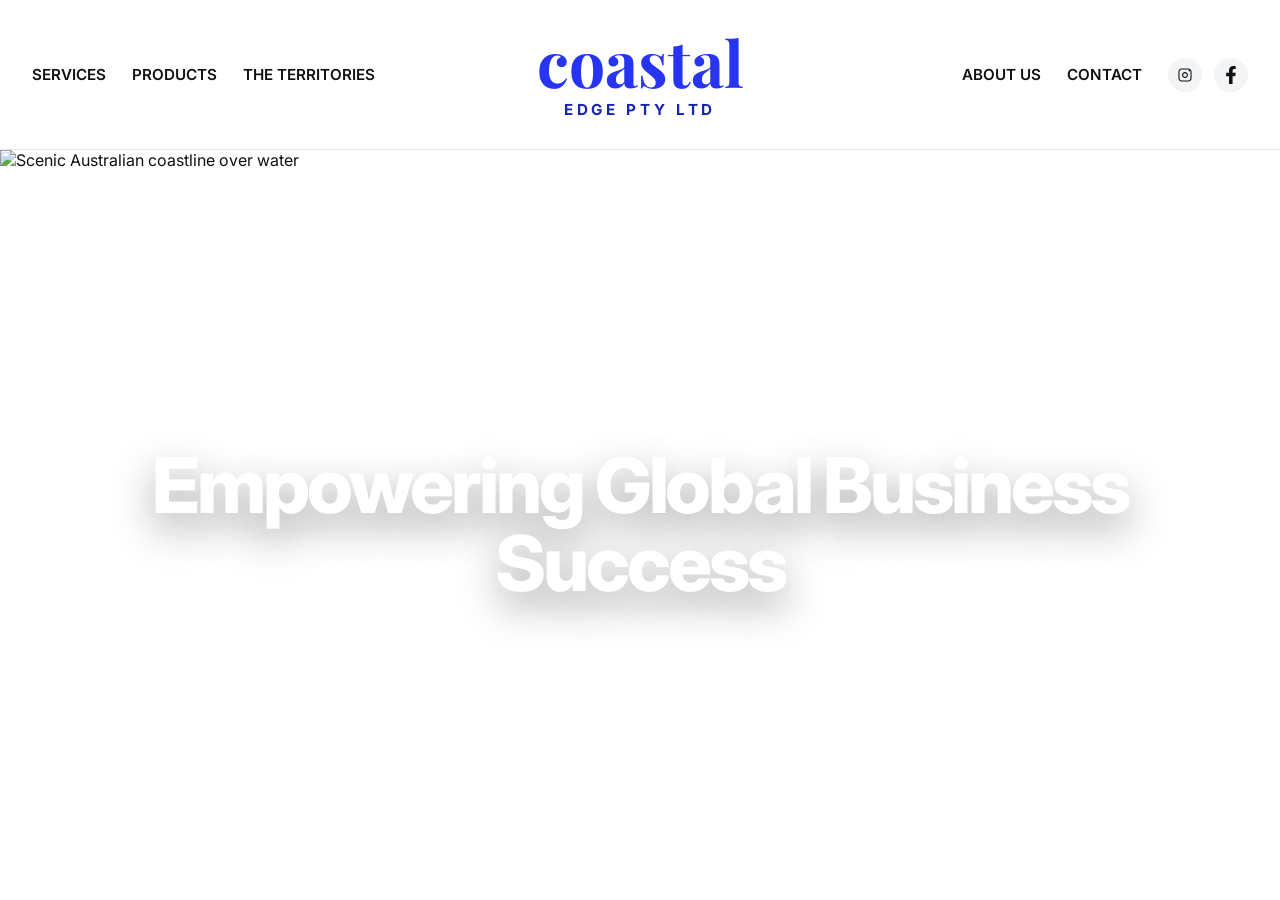
==== index.html @ 96f3cc94 "first commit" ====
<!DOCTYPE html>
<html lang="en">
  <head>
    <meta charset="UTF-8" />
    <meta name="viewport" content="width=device-width, initial-scale=1.0" />
    <title>Australia</title>
    <meta name="description" content="Simple white landing page with a centered header and a single hero image." />
    <link rel="preconnect" href="https://fonts.googleapis.com" />
    <link rel="preconnect" href="https://fonts.gstatic.com" crossorigin />
    <link
      href="https://fonts.googleapis.com/css2?family=Inter:wght@400;500;600;700&family=Playfair+Display:wght@600;700&display=swap"
      rel="stylesheet"
    />
    <link rel="stylesheet" href="styles.css" />
  </head>
  <body>
    <header class="site-header">
      <div class="header-group header-left">
        <a href="services.html">SERVICES</a>
        <a href="products.html">PRODUCTS</a>
        <a href="territory.html">THE TERRITORIES</a>
      </div>

      <div class="brand-block">
        <a class="brand-link" href="index.html">
          <div class="brand-mark">Coastal</div>
          <div class="brand-subtitle">EDGE PTY LTD</div>
        </a>
      </div>

      <div class="header-group header-right">
        <a href="about.html">ABOUT US</a>
        <a href="contact.html">CONTACT</a>
        <div class="social-links">
          <a href="https://www.instagram.com" aria-label="Instagram" class="social-icon">
            <svg viewBox="0 0 512 512" width="18" height="18" fill="currentColor" aria-hidden="true">
              <path d="M349.33 69.33H162.67C109.57 69.33 69.33 109.57 69.33 162.67v186.67C69.33 402.43 109.57 442.67 162.67 442.67h186.67c53.1 0 93.33-40.24 93.33-93.33V162.67c0-53.1-40.24-93.34-93.34-93.34zm62.67 280c0 34.49-28.18 62.67-62.67 62.67H162.67c-34.49 0-62.67-28.18-62.67-62.67V162.67c0-34.49 28.18-62.67 62.67-62.67h186.67c34.49 0 62.67 28.18 62.67 62.67v186.66z"/>
              <path d="M256 170.67c-46.67 0-85.33 38.67-85.33 85.33S209.33 341.33 256 341.33 341.33 302.67 341.33 256 302.67 170.67 256 170.67zm0 138.66c-29.41 0-53.33-23.92-53.33-53.33s23.92-53.33 53.33-53.33 53.33 23.92 53.33 53.33-23.92 53.33-53.33 53.33z"/>
              <circle cx="377.33" cy="134.67" r="21.33"/>
            </svg>
          </a>
          <a href="https://www.facebook.com" aria-label="Facebook" class="social-icon">
            <svg viewBox="0 0 320 512" width="18" height="18" fill="currentColor" aria-hidden="true">
              <path d="M279.14 288l14.22-92.66h-88.91V134.33c0-25.35 12.42-50.06 52.24-50.06H293V6.26S259.36 0 225.36 0c-73.22 0-121.09 44.38-121.09 124.72V195.3H22.89V288h81.38v224h100.2V288z"/>
            </svg>
          </a>
        </div>
      </div>
    </header>

    <main class="hero-section homepage-hero">
      <img
        src="https://images.unsplash.com/photo-1507525428034-b723cf961d3e?auto=format&fit=crop&w=1600&q=80"
        alt="Scenic Australian coastline over water"
      />
      <div class="hero-overlay">
        <h1>Empowering Global Business Success</h1>
      </div>
    </main>
  </body>
</html>
---- styles.css ----
@import url('https://fonts.googleapis.com/css2?family=Inter:wght@400;500;600;700&display=swap');
@import url('https://fonts.googleapis.com/css2?family=Playfair+Display:wght@600;700;800&display=swap');

:root {
  --bg: #ffffff;
  --text: #111111;
  --muted: #5e6670;
  --border: #e7e7e7;
}

* {
  box-sizing: border-box;
}

body {
  margin: 0;
  font-family: 'Inter', sans-serif;
  color: var(--text);
  background: var(--bg);
}

img {
  display: block;
  max-width: 100%;
}

/* Prevent horizontal scrollbar from 100vw elements */
html, body {
  overflow-x: hidden;
}

.site-header {
  position: fixed;
  top: 0;
  left: 0;
  right: 0;
  display: grid;
  grid-template-columns: 1fr auto 1fr;
  align-items: center;
  gap: 20px;
  height: 150px;
  padding: 0 32px;
  border-bottom: 1px solid var(--border);
  background: #fff;
  z-index: 20;
}

.header-group {
  display: flex;
  align-items: center;
  gap: 26px;
  flex-wrap: wrap;
}

.header-left {
  justify-self: start;
}

.header-right {
  justify-self: end;
}

.header-group a,
.language {
  color: var(--text);
  text-decoration: none;
  font-size: 0.95rem;
  font-weight: 600;
}

.header-group a:hover,
.social-links a:hover {
  color: #1a73e8;
}

.social-links {
  display: flex;
  align-items: center;
  gap: 12px;
}

.social-icon {
  display: inline-flex;
  align-items: center;
  justify-content: center;
  width: 34px;
  height: 34px;
  border-radius: 50%;
  background: #f3f4f6;
  color: var(--text);
  text-decoration: none;
}

.social-icon:hover {
  background: #e8ecff;
  color: #1a73e8;
}

.icon {
  display: inline-flex;
  align-items: center;
  justify-content: center;
  font-size: 1.05rem;
}

/* Language selector (UI only) */
.language-selector {
  position: relative;
  display: inline-flex;
  align-items: center;
}

.language-button {
  display: inline-flex;
  align-items: center;
  gap: 10px;
  padding: 10px 10px;
  border: 0;
  background: transparent;
  color: var(--text);
  font: inherit;
  cursor: pointer;
  border-radius: 999px;
}

.language-button:hover {
  color: #1a73e8;
}

.language-globe {
  font-size: 1.05rem;
}

.language-caret {
  font-size: 0.9rem;
  margin-top: 1px;
}

.language-menu {
  list-style: none;
  margin: 0;
  padding: 8px 0;
  position: absolute;
  top: calc(100% + 8px);
  right: 0;
  min-width: 160px;
  background: #fff;
  border: 1px solid var(--border);
  border-radius: 12px;
  box-shadow: 0 12px 24px rgba(17, 24, 39, 0.10);
  display: none;
}

.language-selector:focus-within .language-menu,
.language-selector:hover .language-menu {
  display: block;
}

.language-menu li {
  padding: 10px 14px;
  color: var(--text);
  font-weight: 600;
  font-size: 0.95rem;
}

.language-menu li:hover {
  background: #f3f4f6;
  color: #1a73e8;
}

.brand-block {

  display: flex;
  flex-direction: column;
  align-items: center;
  justify-content: center;
  text-align: center;
  flex: 1;
}

.brand-link {
  display: inline-flex;
  flex-direction: column;
  align-items: center;
  justify-content: center;
  text-decoration: none;
  color: inherit;
}

.brand-mark {
  font-family: 'Playfair Display', serif;
  font-size: 4rem;
  font-weight: 700;
  text-transform: lowercase;
  color: #2734f1;
  line-height: 1;
  letter-spacing: 0;
}

.brand-subtitle {
  margin-top: 6px;
  font-family: 'Inter', sans-serif;
  font-size: 0.95rem;
  font-weight: 700;
  letter-spacing: 0.24em;
  text-transform: uppercase;
  color: #1726ad;
}

.hero-section {
  position: relative;
  width: 100vw;
  overflow: hidden;
  display: flex;
  align-items: center;
  justify-content: center;
  height: calc(50vh + 150px);
  margin: 0 calc(-50vw + 50%);
  padding-top: 150px;
}


.hero-section img {
  width: 100vw;
  height: 100%;
  object-fit: cover;
  border-radius: 0;
  box-shadow: none;
}

.hero-section.homepage-hero {
  height: 100vh;
}


.hero-overlay {
  position: absolute;
  top: 50%;
  left: 50%;
  transform: translate(-50%, -50%);
  width: 100%;
  text-align: center;
  padding: 0 32px;
}

.hero-overlay h1 {
  margin: 0;
  color: #ffffff;
  font-size: clamp(3rem, 6vw, 5.2rem);
  font-weight: 800;
  letter-spacing: -0.04em;
  line-height: 1.02;
  text-shadow: 0 16px 40px rgba(0, 0, 0, 0.35);
}

@media (max-width: 720px) {
  .site-header {
    height: 68px;
  }

  .brand-mark {
    font-size: 1.35rem;
  }

  .hero-section {
    padding: 16px;
  }
}

.hero-section-half {
  position: relative;
  width: 100vw;
  overflow: hidden;
  display: flex;
  align-items: center;
  justify-content: center;
  height: 50vh;
  margin: 150px 0 0;
}

.contact-page {
  max-width: 1200px;
  margin: 0 auto 80px;
  padding: 0 24px;
}

.contact-hero {
  position: relative;
  width: 100vw;
  left: 50%;
  right: 50%;
  margin-left: -50vw;
  margin-right: -50vw;
  overflow: hidden;
  margin-bottom: 24px;
}

.contact-hero img {
  width: 100%;
  height: 520px;
  object-fit: cover;
}

.contact-hero .hero-overlay {
  position: absolute;
  top: 50%;
  left: 50%;
  transform: translate(-50%, -50%);
  text-align: center;
  width: 100%;
  padding: 0 24px;
}

.contact-hero .hero-overlay h1 {
  margin: 0;
  color: #ffffff;
  font-size: clamp(3rem, 5vw, 4.5rem);
  font-weight: 800;
  text-shadow: 0 16px 40px rgba(0, 0, 0, 0.35);
}

.contact-grid {
  display: grid;
  grid-template-columns: minmax(0, 1fr) minmax(0, 1fr);
  gap: 10px;
  align-items: start;
  margin-top: 0px;
}

  .content-row {
    display: grid;
    grid-template-columns: 1fr 1fr;
    gap: 32px;
    align-items: center;
    margin-bottom: 60px;
    padding: 0 32px;
  }

  .content-row.reverse-row {
    direction: rtl;
  }

  .content-row.reverse-row > * {
    direction: ltr;
  }

  .text-block {
    max-width: 620px;
  }

  .text-block h2 {
    margin-top: 100px;
    font-size: clamp(2rem, 4vw, 2.5rem);
  }

  .text-block p {
    color: #4d535c;
    line-height: 1.9;
    margin: 1rem 0;
  }

  .service-card h2 {
    margin-top: 2rem;
    margin-bottom: 16px;
    font-size: 1.35rem;
    color: #111;
  }

  .image-block {
    display: flex;
    align-items: flex-start;
    justify-content: center;
    margin-top: 32px;
  }

  /* Ensure all content-row images match the Customs & Compliance size */
  .content-row .image-block img {
    width: 100%;
    max-width: 620px;
    min-height: 360px;
    height: 360px;
    object-fit: cover;
    border-radius: 22px;
  }

  .intro-text ol {
    padding-left: 1.5rem;
    margin: 1rem 0 0;
    color: #4d535c;
    line-height: 1.9;
  }

  .intro-text ol li {
    margin-bottom: 0.75rem;
  }

.contact-info-panel {
  /* Keep contact details consistently aligned (text + block layout) */
  text-align: left;
  width: 100%;
  display: flex;
  flex-direction: column;
  justify-content: flex-start;
  gap: 0.8rem;
  min-height: 200px;
  padding: 0;
}

.contact-info-panel h2 {
  margin-top: 0;
  font-size: clamp(2rem, 4vw, 2.6rem);
}

.contact-info-panel p {
  margin: 0;
  font-size: 1.05rem;
  line-height: 1.8;
  color: #2b2f38;
}

.contact-info-panel > p:first-of-type {
  margin-bottom: 1.2rem;
}

.contact-info-panel p strong {
  display: inline;
  margin-bottom: 0;
}

.contact-map-panel {
  margin-top: 100px;
  align-self: flex-start;
}

.contact-map-panel iframe,
.contact-map-panel img {
  width: 100%;
  height: 100%;
  min-height: 520px;
  border-radius: 24px;
  border: 0;
}


@media (max-width: 900px) {
  .contact-grid {
    grid-template-columns: 1fr;
  }

  .contact-hero {
    width: 100%;
    margin-left: 0;
    margin-right: 0;
    left: 0;
    right: 0;
  }

  .contact-hero img {
    height: 320px;
  }
}

.about-page {
  width: 100%;
  max-width: 1400px;
  margin: 0 auto 60px;
  padding: 0 32px;
}

.about-page h1 {
  margin-top: 0 !important;
}

.about-section {
  display: grid;
  grid-template-columns: 1fr 1fr;
  gap: 32px;
  align-items: center;
  margin-bottom: 60px;
  padding-top: 60px;
}

.about-section.alternate {
  grid-template-columns: 1fr 1fr;
}

.about-section .about-copy,
.about-section .about-image {
  width: 100%;
}

.about-section .about-copy {
  padding: 60px 24px;
}

.about-section .about-image img {
  min-height: 260px;
}
.about-copy h1 {
  margin-top: 0;
  font-size: clamp(2.5rem, 4vw, 3.6rem);
  line-height: 1.05;
}

.about-copy p {
  margin: 24px 0 0;
  font-size: 1.05rem;
  line-height: 1.8;
  color: #121212;
}

.about-image img {
  width: 100%;
  height: auto;
  min-height: 280px;
  object-fit: cover;
  border-radius: 18px;
}

@media (max-width: 900px) {
  .about-section,
  .about-section.alternate {
    grid-template-columns: 1fr;
  }

  .about-page {
    margin-top: 120px;
  }
}

.hero-section-half img {
  width: 100%;
  height: 100%;
  object-fit: cover;
}

.hero-overlay-center {
  position: absolute;
  top: 40%;
  left: 50%;
  transform: translate(-50%, -50%);
  width: 100%;
  max-width: 960px;
  text-align: center;
  padding: 0 24px;
}

.hero-overlay-center h1 {
  margin: 0;
  color: #ffffff;
  font-size: clamp(2.8rem, 5vw, 4.5rem);
  font-weight: 800;
  letter-spacing: -0.04em;
  line-height: 1.02;
  text-shadow: 0 12px 24px rgba(0, 0, 0, 0.35);
}

.content-section {
  max-width: none;
  width: 100%;
  margin: 32px 0 48px;
  padding: 0 24px;
}

.intro-text {
  max-width: none;
  width: 100%;
  margin: 0 0 34px;
  text-align: center;
}

  .services-page .intro-text h1 {
    margin: 3rem 0 1rem;
    font-size: clamp(2.4rem, 4vw, 3rem);
    font-weight: 500;
    letter-spacing: -0.02em;
    color: #111;
  }

  .services-page .intro-text p,
  .services-page .intro-text ol {
    margin: 0 auto 1rem;
    max-width: 760px;
    font-size: 1.12rem;
    line-height: 1.95;
    color: #4d535c;
  }

  .services-page .intro-text:first-of-type {
    margin-bottom: 5rem;
  }

  .services-page .intro-text ol {
    padding-left: 1.25rem;
    text-align: left;
  }

  .services-page .service-grid {
    margin-top: 5rem;
  }

  .services-page .service-grid.service-grid-wide {
    margin: 0 auto 100px;
  }

.territory-page .content-section .intro-text p {
  font-size: 1.2rem;
  max-width: 860px;
  margin: 0 auto 1.5rem;
  line-height: 1.9;
}

.territory-page .territory-grid {
  display: grid;
  grid-template-columns: repeat(3, minmax(0, 1fr));
  gap: 24px;
  margin-top: 32px;
}

.territory-page .territory-grid article {
  background: #fff;
  border: 1px solid #f0f0f0;
  padding: 16px 24px 24px;
  border-radius: 18px;
  box-shadow: 0 12px 24px rgba(17, 24, 39, 0.06);
}

.territory-page .territory-grid article h2 {
  margin-top: 0 !important;
  margin-bottom: 14px;
}

.territory-grid h2 {
  margin-top: 0;
  margin-bottom: 14px;
  font-size: 1.35rem;
  color: #111;
}

.territory-grid p {
  margin: 0;
  color: #4d535c;
  line-height: 1.85;
}

  .service-grid {
    display: grid;
    grid-template-columns: repeat(3, minmax(0, 1fr));
    gap: 24px;
    margin-top: 32px;
  }

  .service-grid.service-grid-wide {
    margin-top: 16px;
  }

  .service-card {
    background: #ffffff;
    border: 1px solid #e7e7e7;
    border-radius: 18px;
    padding: 28px;
    box-shadow: 0 12px 24px rgba(17, 24, 39, 0.06);
  }

  .service-card h2 {
    margin-top: 0;
    margin-bottom: 16px;
    font-size: 1.35rem;
    color: #111;
  }

  .service-card p {
    margin: 0;
    color: #3d4451;
    line-height: 1.8;
  }

  @media (max-width: 900px) {
    .service-grid,
    .territory-grid,
    .about-section,
    .about-section.alternate,
    .contact-grid,
    .content-row {
      grid-template-columns: 1fr;
    }

    .contact-hero,
    .hero-section,
    .hero-section-half {
      width: 100%;
      margin-left: 0;
      margin-right: 0;
      left: 0;
      right: 0;
    }

    .contact-hero img,
    .hero-section img,
    .hero-section-half img {
      height: 320px;
    }

    .about-page {
      margin-top: 120px;
    }
  }

/* Increase top spacing above all headings site-wide */
h1, h2, h3, h4, h5, h6 {
  margin-top: 150px !important;
}

/* Products page headings should not have the global extra top spacing */
.products-page h3 {
  margin-top: 20px !important;
  margin-bottom: 5px !important;
}


/* Add space below each product content block */
.products-grid .product-card {
  margin-bottom: 80px;
}


/* Reset heading top spacing inside cards */
.service-card h1,
.service-card h2,
.service-card h3,
.service-card h4,
.service-card h5,
.service-card h6 {
  margin-top: 0 !important;
}
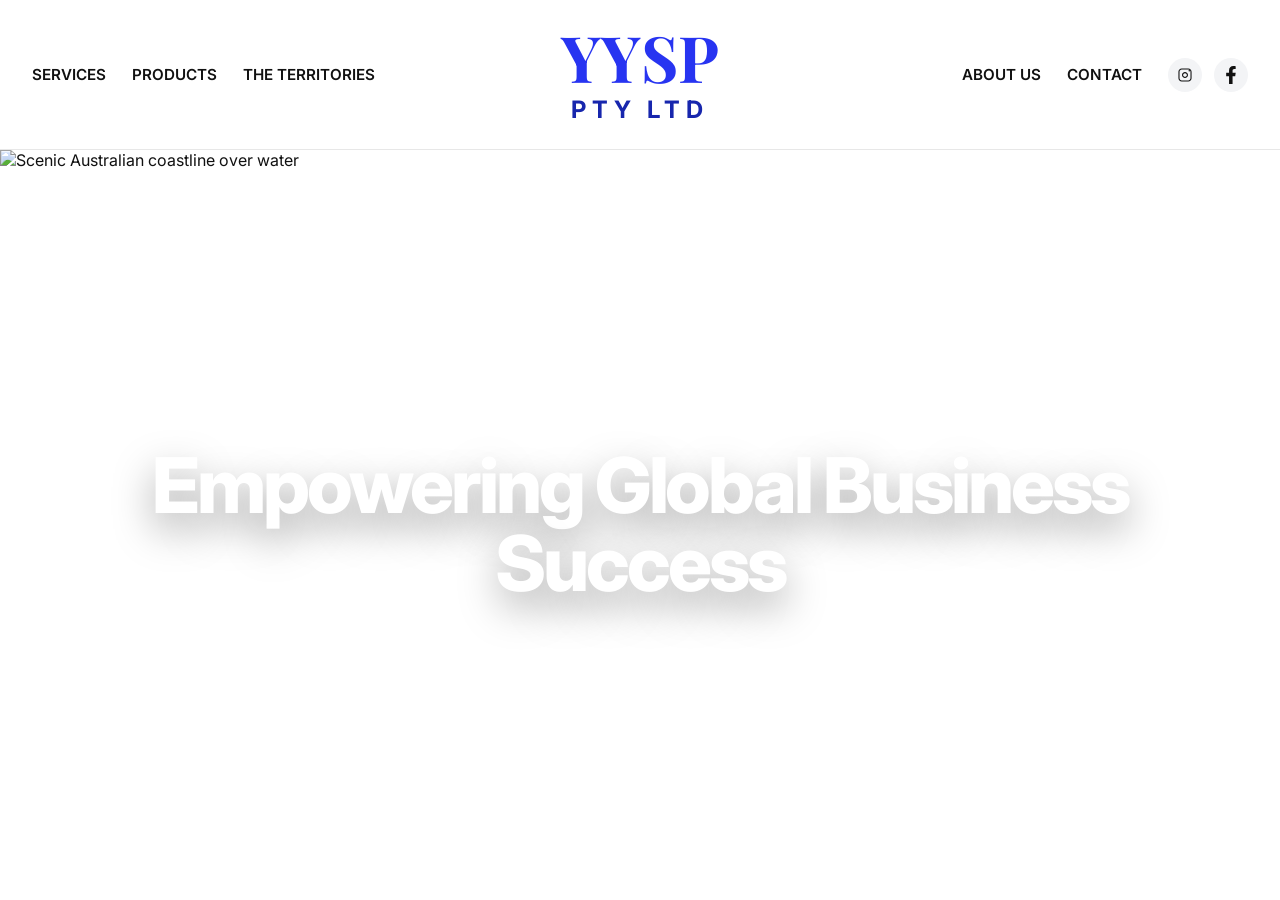
==== commit eaf03df5: "new" ====
--- a/index.html
+++ b/index.html
@@ -23,10 +23,16 @@
 
       <div class="brand-block">
         <a class="brand-link" href="index.html">
-          <div class="brand-mark">Coastal</div>
-          <div class="brand-subtitle">EDGE PTY LTD</div>
+          <div class="brand-mark">YYSP</div>
+          <div class="brand-subtitle">PTY LTD</div>
         </a>
       </div>
+
+      <button class="mobile-menu-toggle" type="button" aria-label="Toggle navigation" aria-expanded="false">
+        <span></span>
+        <span></span>
+        <span></span>
+      </button>
 
       <div class="header-group header-right">
         <a href="about.html">ABOUT US</a>
@@ -57,5 +63,27 @@
         <h1>Empowering Global Business Success</h1>
       </div>
     </main>
+
+    <script>
+      const menuToggle = document.querySelector('.mobile-menu-toggle');
+      const siteHeader = document.querySelector('.site-header');
+      if (menuToggle && siteHeader) {
+        if (!siteHeader.querySelector('.mobile-nav-links')) {
+          const mobileNav = document.createElement('div');
+          mobileNav.className = 'mobile-nav-links';
+          const navLinks = Array.from(siteHeader.querySelectorAll('.header-group > a'));
+          navLinks.forEach((link) => {
+            const clone = link.cloneNode(true);
+            mobileNav.appendChild(clone);
+          });
+          siteHeader.appendChild(mobileNav);
+        }
+
+        menuToggle.addEventListener('click', () => {
+          const isOpen = siteHeader.classList.toggle('nav-open');
+          menuToggle.setAttribute('aria-expanded', isOpen ? 'true' : 'false');
+        });
+      }
+    </script>
   </body>
 </html>
--- a/styles.css
+++ b/styles.css
@@ -96,6 +96,31 @@
   color: #1a73e8;
 }
 
+.mobile-menu-toggle {
+  display: none;
+  flex-direction: column;
+  align-items: center;
+  justify-content: center;
+  gap: 4px;
+  width: 44px;
+  height: 44px;
+  border: 0;
+  background: transparent;
+  padding: 0;
+  cursor: pointer;
+}
+
+.mobile-menu-toggle span {
+  display: block;
+  width: 22px;
+  height: 2px;
+  border-radius: 2px;
+  background: #111;
+}
+
+.mobile-nav-links {
+  display: none;
+}
 .icon {
   display: inline-flex;
   align-items: center;
@@ -191,7 +216,6 @@
   font-family: 'Playfair Display', serif;
   font-size: 4rem;
   font-weight: 700;
-  text-transform: lowercase;
   color: #2734f1;
   line-height: 1;
   letter-spacing: 0;
@@ -200,7 +224,7 @@
 .brand-subtitle {
   margin-top: 6px;
   font-family: 'Inter', sans-serif;
-  font-size: 0.95rem;
+  font-size: 1.5rem;
   font-weight: 700;
   letter-spacing: 0.24em;
   text-transform: uppercase;
@@ -218,7 +242,6 @@
   margin: 0 calc(-50vw + 50%);
   padding-top: 150px;
 }
-
 
 .hero-section img {
   width: 100vw;
@@ -524,7 +547,17 @@
   }
 
   .about-page {
-    margin-top: 120px;
+    margin-top: 60px;
+  }
+
+  .about-section .about-copy,
+  .about-section.alternate .about-copy {
+    order: 1;
+  }
+
+  .about-section .about-image,
+  .about-section.alternate .about-image {
+    order: 2;
   }
 }
 
@@ -695,6 +728,21 @@
       right: 0;
     }
 
+    .services-page .hero-section {
+      position: relative;
+      width: 100vw;
+      left: 50%;
+      margin-left: -50vw;
+      margin-right: -50vw;
+      margin-top: 70px;
+      margin-bottom: 18px;
+      overflow: hidden;
+    }
+
+    .services-page .service-grid + .intro-text {
+      margin-top: 6rem;
+    }
+
     .contact-hero img,
     .hero-section img,
     .hero-section-half img {
@@ -734,4 +782,334 @@
   margin-top: 0 !important;
 }
 
-
+@media (max-width: 900px) {
+  /* Make hero full-bleed on small screens only (desktop remains unchanged) */
+  .hero-section {
+    width: 100%;
+    margin: 0;
+    padding-top: 0;
+    height: auto;
+  }
+
+  .services-page .hero-section {
+    position: relative;
+    width: 100vw;
+    left: 50%;
+    margin-left: -50vw;
+    margin-right: -50vw;
+    margin-top: 70px;
+    margin-bottom: 18px;
+    overflow: hidden;
+  }
+
+  .hero-section img {
+    width: 100%;
+    height: 360px;
+    object-fit: cover;
+  }
+  .site-header {
+    grid-template-columns: auto 1fr auto;
+    height: auto;
+    padding: 16px 20px;
+    gap: 12px;
+  }
+
+  .header-group {
+    display: none;
+    justify-content: center;
+    gap: 14px 20px;
+  }
+
+  .site-header.nav-open .mobile-nav-links {
+    display: flex;
+    flex-direction: column;
+    align-items: flex-start;
+    position: absolute;
+    top: calc(100% + 8px);
+    right: 20px;
+    left: auto;
+    width: min(260px, calc(100vw - 40px));
+    padding: 16px 18px;
+    background: #fff;
+    border: 1px solid var(--border);
+    border-radius: 14px;
+    box-shadow: 0 12px 24px rgba(17, 24, 39, 0.12);
+    z-index: 25;
+  }
+
+  .mobile-nav-links a {
+    display: block;
+    width: 100%;
+    padding: 10px 0;
+    color: var(--text);
+    text-decoration: none;
+    font-size: 0.95rem;
+    font-weight: 600;
+  }
+
+  .mobile-nav-links a:hover {
+    color: #1a73e8;
+  }
+
+  .header-left,
+  .header-right {
+    justify-self: auto;
+  }
+
+  .brand-block {
+    justify-self: start;
+    justify-content: flex-start;
+    align-items: flex-start;
+    margin-bottom: 0;
+    text-align: left;
+  }
+
+  .brand-block .brand-link {
+    align-items: flex-start;
+  }
+
+  /* Territory page: stack cards and tighten spacing on mobile only */
+  .territory-page .territory-grid {
+    grid-template-columns: 1fr;
+    gap: 18px;
+    padding: 0 16px;
+    margin-top: 18px;
+  }
+
+  .territory-page .territory-grid article {
+    padding: 18px;
+    min-height: auto;
+    border-radius: 14px;
+  }
+
+  /* Lower the hero overlay on territories page so the heading is visually centered on mobile */
+  .hero-overlay-center {
+    top: 50%;
+    transform: translate(-50%, -50%);
+  }
+
+  .brand-mark {
+    font-size: 1.85rem;
+  }
+
+  .brand-subtitle {
+    font-size: 0.72rem;
+    letter-spacing: 0.16em;
+  }
+
+  .mobile-menu-toggle {
+    display: flex;
+    justify-self: end;
+  }
+
+  .hero-section,
+  .hero-section-half,
+  .contact-hero {
+    height: 360px;
+    min-height: 360px;
+    margin: 0;
+    padding-top: 0;
+  }
+
+  /* Contact page: ensure hero image is full-width on mobile and add spacing below */
+  .contact-hero {
+    width: 100%;
+    left: 0;
+    right: 0;
+    margin-left: 0;
+    margin-right: 0;
+    overflow: hidden;
+    margin-bottom: 28px;
+  }
+
+  .contact-hero img {
+    width: 100%;
+    height: 360px;
+    object-fit: cover;
+  }
+
+  .hero-section.homepage-hero {
+    height: 70vh;
+    min-height: 420px;
+  }
+
+  .hero-overlay,
+  .hero-overlay-center,
+  .contact-hero .hero-overlay {
+    padding: 0 20px;
+  }
+
+  .hero-overlay h1,
+  .hero-overlay-center h1,
+  .contact-hero .hero-overlay h1 {
+    font-size: clamp(2rem, 6vw, 2.8rem);
+    line-height: 1.1;
+  }
+
+  .content-section {
+    padding: 0 20px;
+    margin: 20px 0 32px;
+  }
+
+  .content-row {
+    grid-template-columns: 1fr;
+    gap: 18px;
+    padding: 0;
+    margin-bottom: 32px;
+  }
+
+  .content-row.reverse-row {
+    direction: ltr;
+  }
+
+  .text-block {
+    max-width: 100%;
+  }
+
+  .text-block h2 {
+    margin-top: 0 !important;
+    font-size: clamp(1.6rem, 4vw, 2rem);
+  }
+
+  .text-block p {
+    font-size: 1rem;
+    line-height: 1.75;
+  }
+
+  .image-block {
+    margin-top: 0;
+  }
+
+  .content-row .image-block img {
+    min-height: 240px;
+    height: 240px;
+  }
+
+  .service-grid,
+  .territory-grid,
+  .about-section,
+  .about-section.alternate,
+  .contact-grid {
+    grid-template-columns: 1fr;
+    gap: 18px;
+  }
+
+  .service-card,
+  .territory-page .territory-grid article {
+    padding: 22px;
+  }
+
+  .about-page {
+    padding: 0 20px;
+    margin-top: 110px;
+  }
+
+  .about-section .about-copy {
+    padding: 0 0 8px;
+  }
+
+  .contact-info-panel,
+  .contact-map-panel {
+    margin-top: 0;
+  }
+
+  .contact-map-panel iframe,
+  .contact-map-panel img {
+    min-height: 320px;
+  }
+
+  h1,
+  h2,
+  h3,
+  h4,
+  h5,
+  h6 {
+    margin-top: 0 !important;
+  }
+
+  .products-page h3 {
+    margin-top: 12px !important;
+    margin-bottom: 6px !important;
+  }
+
+  .products-grid .product-card {
+    margin-bottom: 24px;
+  }
+}
+
+@media (max-width: 600px) {
+  .site-header {
+    padding: 14px 16px 12px;
+  }
+
+  .header-group {
+    gap: 10px 14px;
+  }
+
+  .header-group a {
+    font-size: 0.82rem;
+  }
+
+  .brand-mark {
+    font-size: 1.8rem;
+  }
+
+  .brand-subtitle {
+    font-size: 0.7rem;
+    letter-spacing: 0.14em;
+  }
+
+  .hero-section,
+  .hero-section-half,
+  .contact-hero {
+    height: 300px;
+    min-height: 300px;
+  }
+
+  .hero-section.homepage-hero {
+    height: 60vh;
+    min-height: 340px;
+  }
+
+  .hero-overlay,
+  .hero-overlay-center,
+  .contact-hero .hero-overlay {
+    padding: 0 16px;
+  }
+
+  .content-section {
+    padding: 0 16px;
+  }
+
+  .about-page {
+    padding: 0 16px;
+  }
+
+  .content-row .image-block img {
+    min-height: 220px;
+    height: 220px;
+    border-radius: 16px;
+  }
+
+  /* Extra small screens: nudge territories hero a bit lower for perfect centering */
+  .hero-overlay-center {
+    top: 55%;
+    transform: translate(-50%, -50%);
+  }
+
+  .territory-page .territory-grid {
+    padding: 0 12px;
+    gap: 14px;
+  }
+
+  /* Extra-small screens: slightly larger gap under contact hero */
+  .contact-hero {
+    margin-bottom: 36px;
+  }
+
+  .contact-hero img {
+    height: 320px;
+  }
+}
+
+
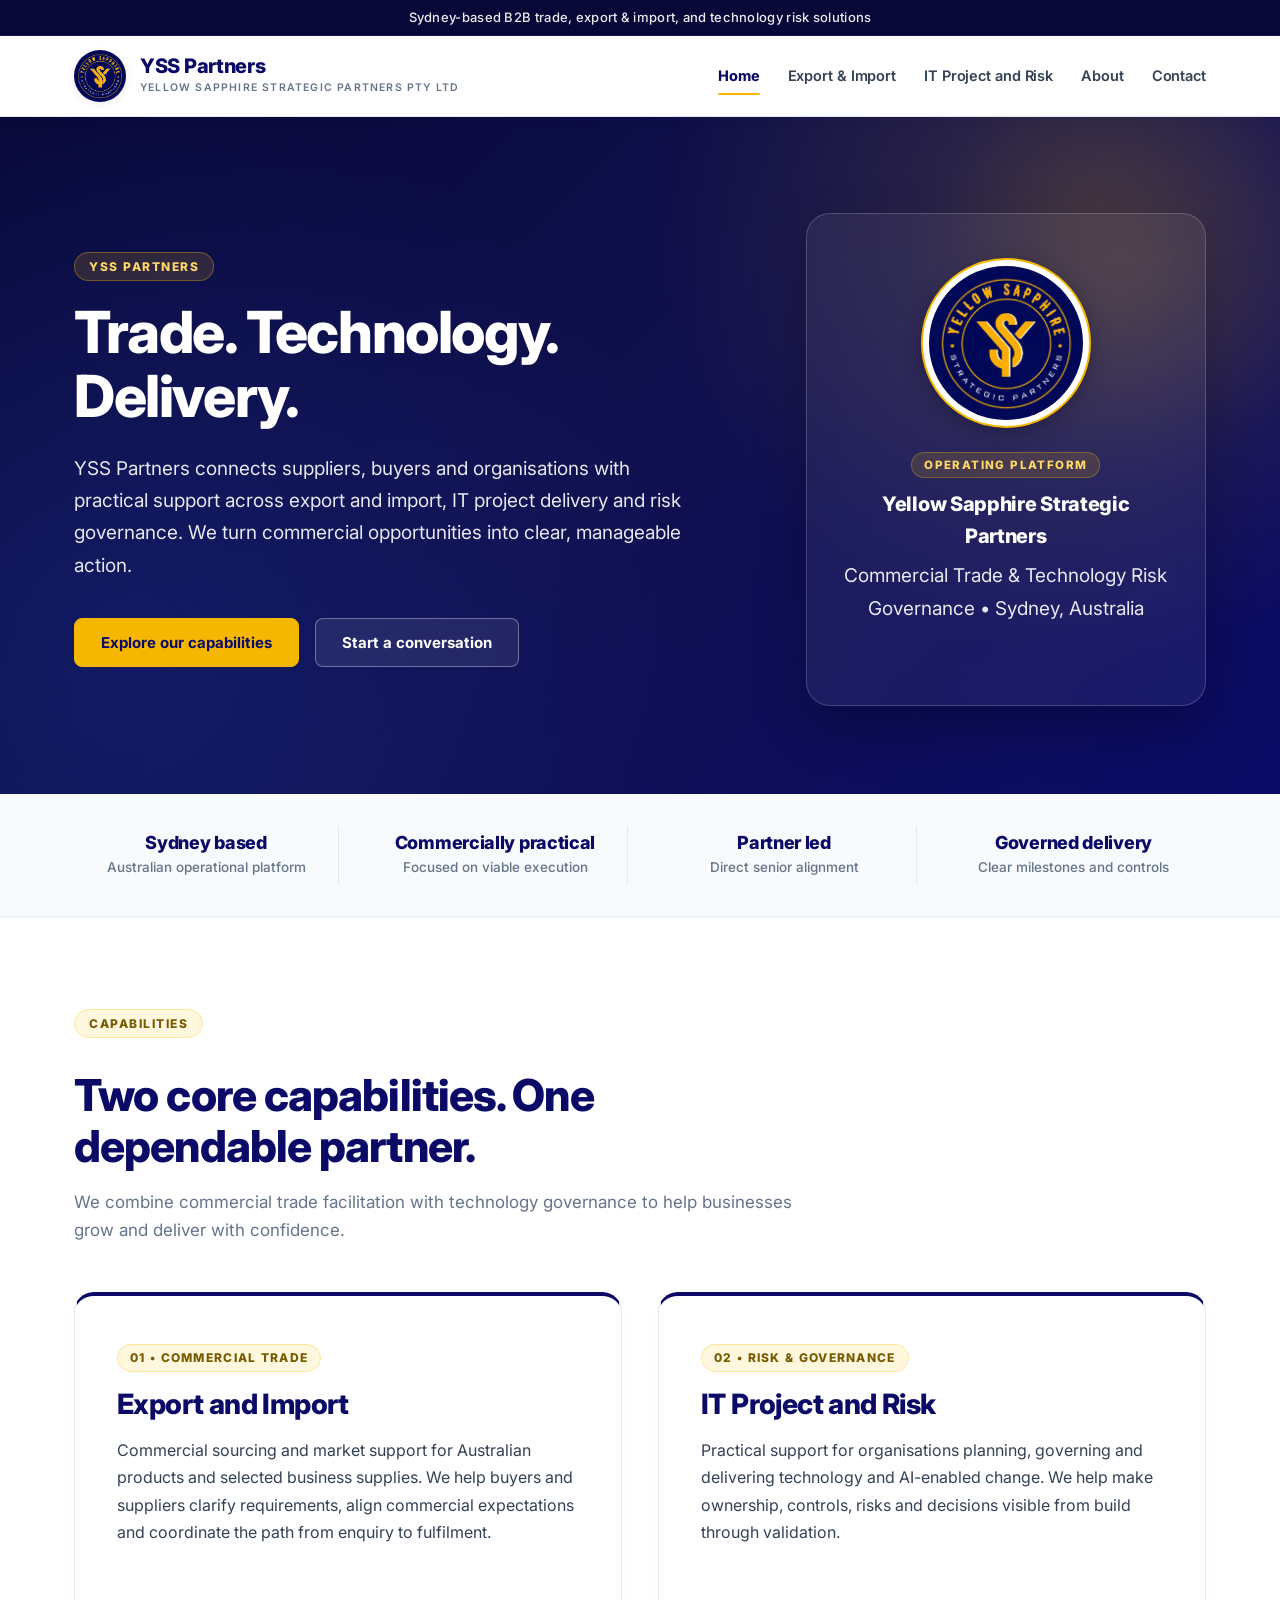
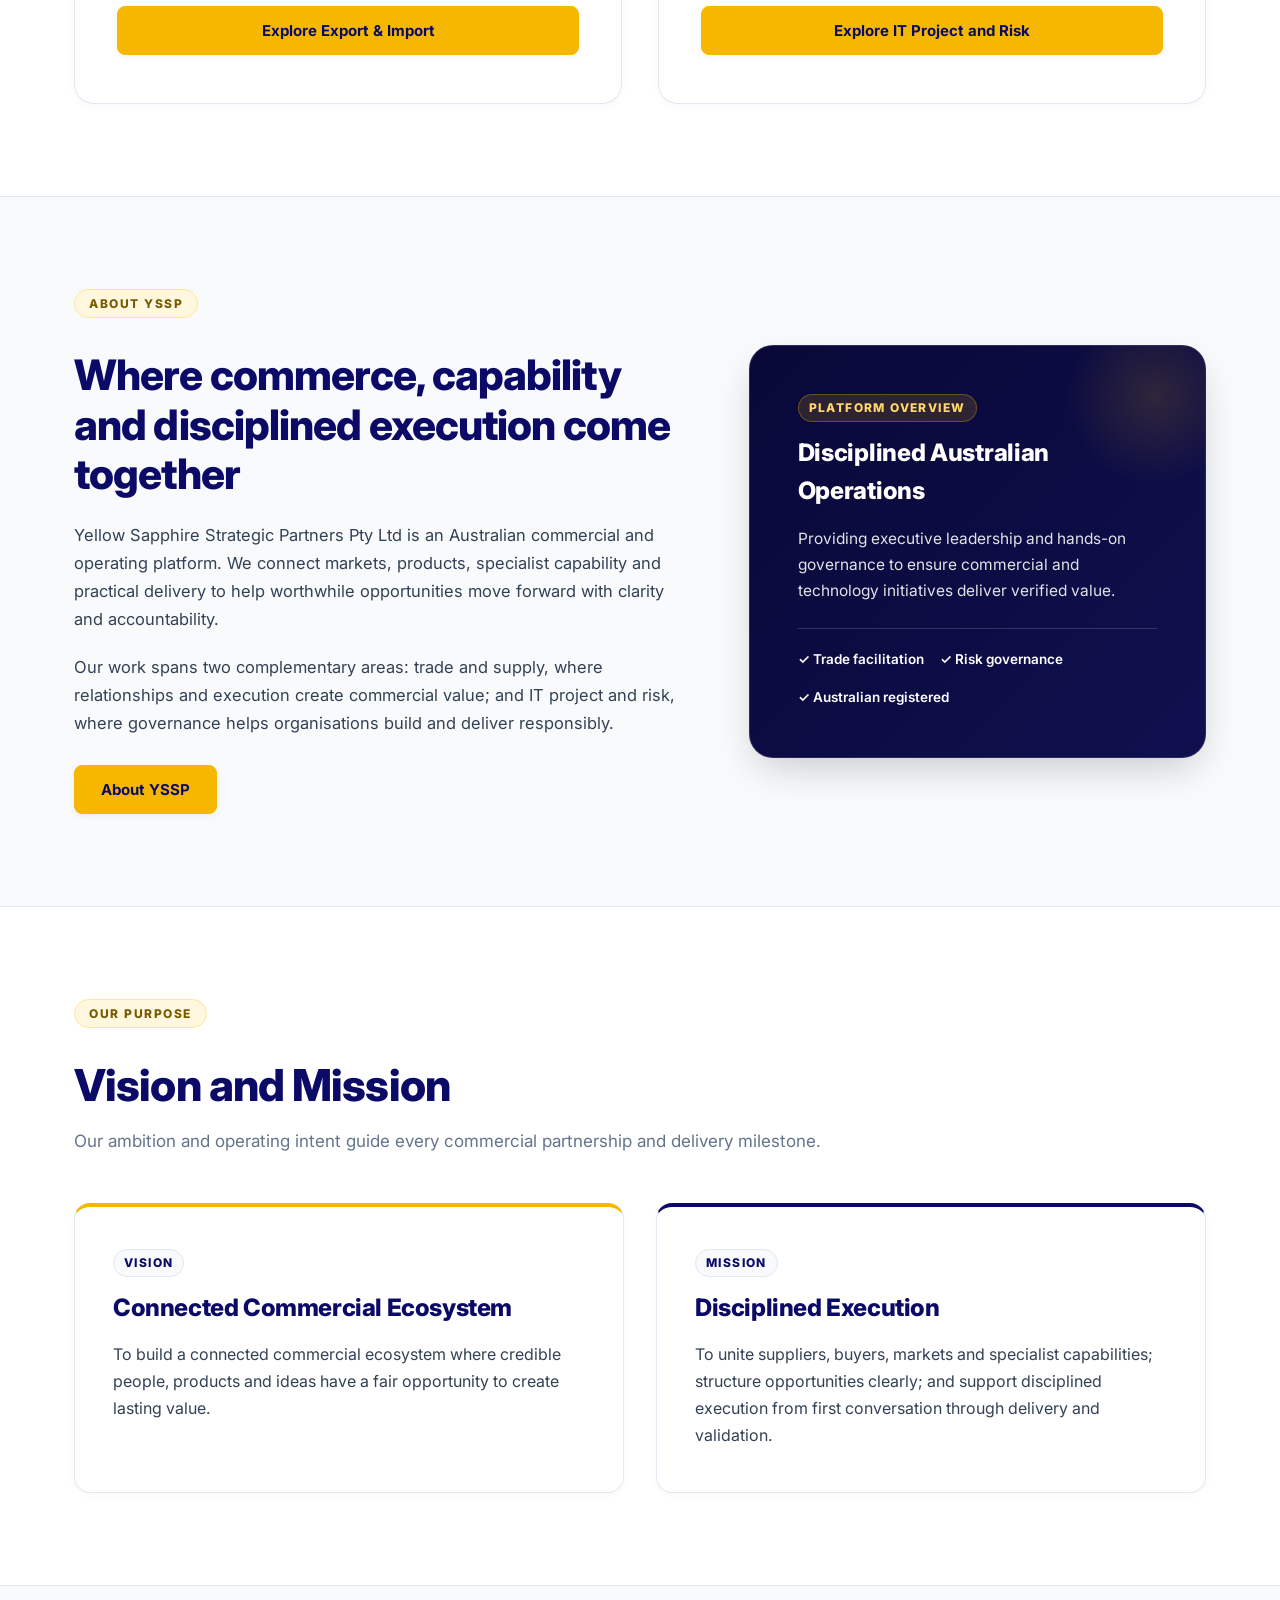
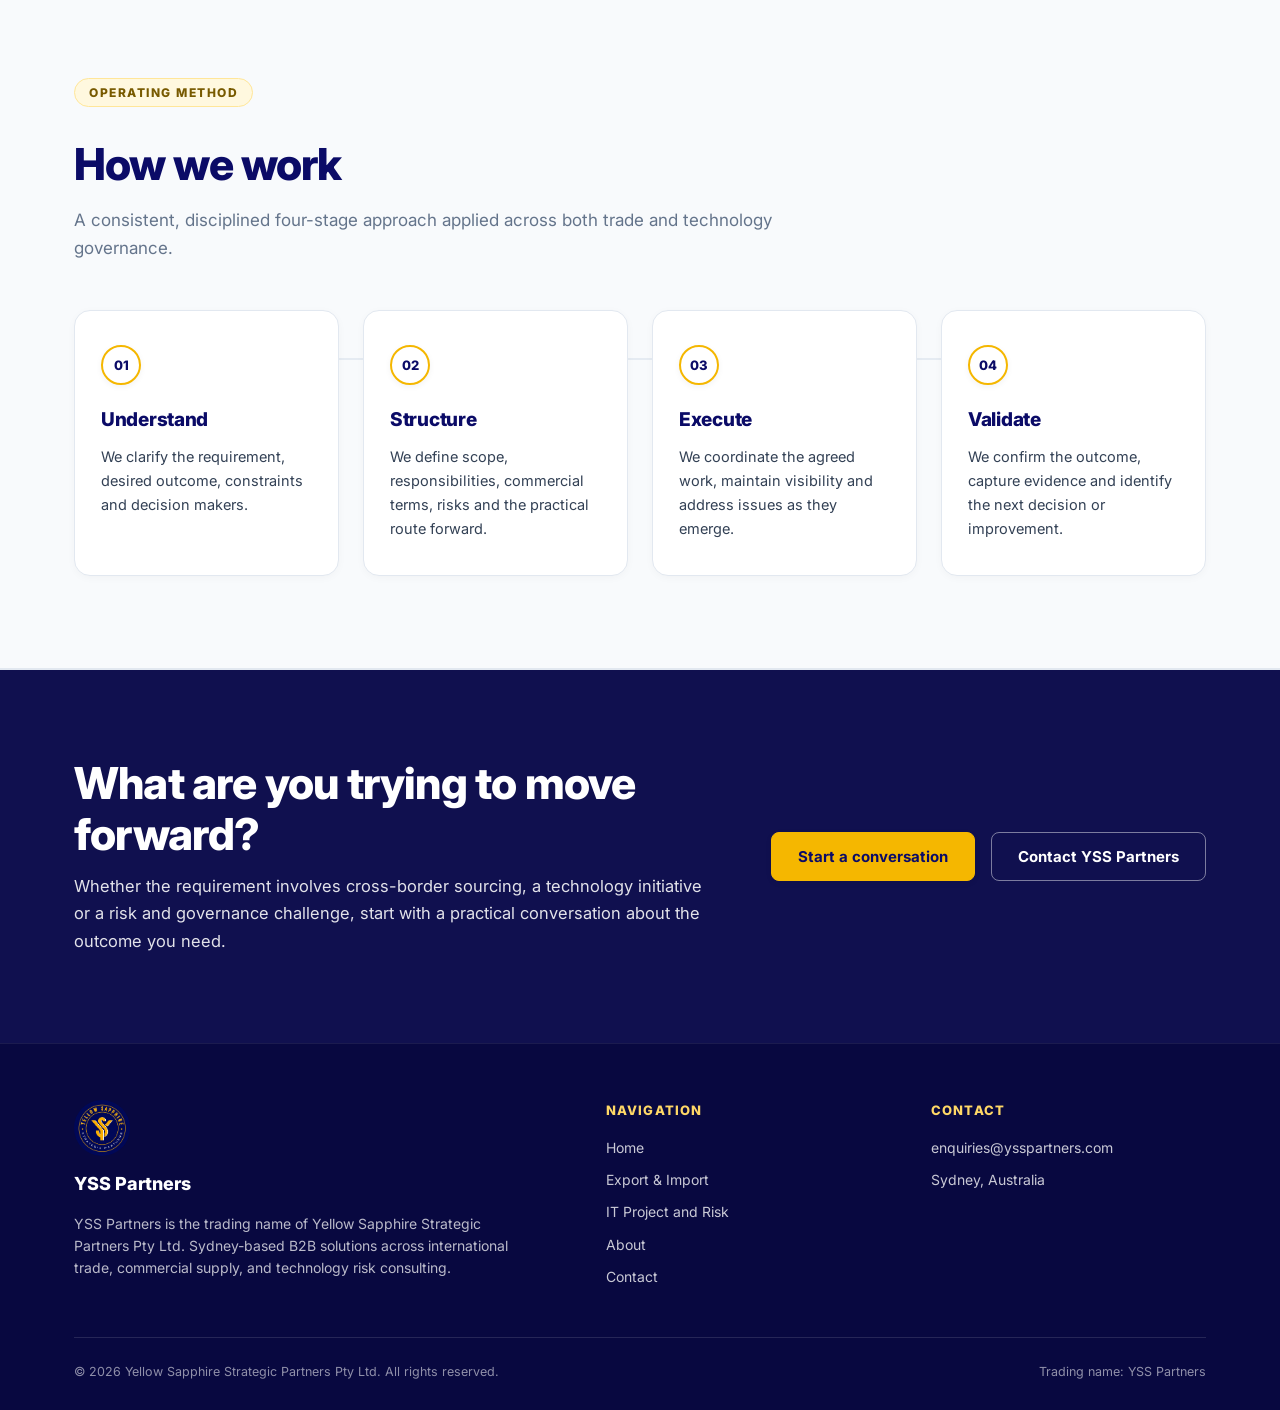
==== commit e4e5928a: "new" ====
--- a/index.html
+++ b/index.html
@@ -1,89 +1,311 @@
 <!DOCTYPE html>
 <html lang="en">
-  <head>
-    <meta charset="UTF-8" />
-    <meta name="viewport" content="width=device-width, initial-scale=1.0" />
-    <title>Australia</title>
-    <meta name="description" content="Simple white landing page with a centered header and a single hero image." />
-    <link rel="preconnect" href="https://fonts.googleapis.com" />
-    <link rel="preconnect" href="https://fonts.gstatic.com" crossorigin />
-    <link
-      href="https://fonts.googleapis.com/css2?family=Inter:wght@400;500;600;700&family=Playfair+Display:wght@600;700&display=swap"
-      rel="stylesheet"
-    />
-    <link rel="stylesheet" href="styles.css" />
-  </head>
-  <body>
-    <header class="site-header">
-      <div class="header-group header-left">
-        <a href="services.html">SERVICES</a>
-        <a href="products.html">PRODUCTS</a>
-        <a href="territory.html">THE TERRITORIES</a>
-      </div>
-
-      <div class="brand-block">
-        <a class="brand-link" href="index.html">
-          <div class="brand-mark">YYSP</div>
-          <div class="brand-subtitle">PTY LTD</div>
-        </a>
-      </div>
-
-      <button class="mobile-menu-toggle" type="button" aria-label="Toggle navigation" aria-expanded="false">
-        <span></span>
-        <span></span>
-        <span></span>
+<head>
+  <meta charset="UTF-8" />
+  <meta name="viewport" content="width=device-width, initial-scale=1.0" />
+  <title>YSS Partners | Trade. Technology. Delivery. | Sydney, Australia</title>
+  <meta name="description" content="YSS Partners connects suppliers, buyers and organisations with practical support across export and import, IT project delivery and risk governance." />
+  <link rel="icon" type="image/png" href="assets/images/yssp-logo.png" />
+  <link rel="preconnect" href="https://fonts.googleapis.com" />
+  <link rel="preconnect" href="https://fonts.gstatic.com" crossorigin />
+  <link href="https://fonts.googleapis.com/css2?family=Inter:wght@400;500;600;700;800&display=swap" rel="stylesheet" />
+  <link rel="stylesheet" href="styles.css" />
+</head>
+<body>
+
+  <!-- Primary Site Header (Sticky with Top Announcement Bar) -->
+  <header class="site-header">
+    <!-- Top Announcement Bar -->
+    <div class="topbar">
+      Sydney-based B2B trade, export &amp; import, and technology risk solutions
+    </div>
+
+    <div class="container nav-container">
+      <a class="brand" href="index.html" aria-label="YSS Partners Home">
+        <img src="assets/images/yssp-logo.png" alt="YSS Partners circular emblem" class="brand-logo" width="52" height="52" />
+        <div class="brand-text">
+          <span class="brand-title">YSS Partners</span>
+          <span class="brand-subtitle">Yellow Sapphire Strategic Partners Pty Ltd</span>
+        </div>
+      </a>
+
+      <button class="mobile-toggle" id="mobileMenuBtn" aria-label="Toggle navigation menu" aria-expanded="false" aria-controls="primaryNav">
+        <span aria-hidden="true">&#9776;</span>
       </button>
 
-      <div class="header-group header-right">
-        <a href="about.html">ABOUT US</a>
-        <a href="contact.html">CONTACT</a>
-        <div class="social-links">
-          <a href="https://www.instagram.com" aria-label="Instagram" class="social-icon">
-            <svg viewBox="0 0 512 512" width="18" height="18" fill="currentColor" aria-hidden="true">
-              <path d="M349.33 69.33H162.67C109.57 69.33 69.33 109.57 69.33 162.67v186.67C69.33 402.43 109.57 442.67 162.67 442.67h186.67c53.1 0 93.33-40.24 93.33-93.33V162.67c0-53.1-40.24-93.34-93.34-93.34zm62.67 280c0 34.49-28.18 62.67-62.67 62.67H162.67c-34.49 0-62.67-28.18-62.67-62.67V162.67c0-34.49 28.18-62.67 62.67-62.67h186.67c34.49 0 62.67 28.18 62.67 62.67v186.66z"/>
-              <path d="M256 170.67c-46.67 0-85.33 38.67-85.33 85.33S209.33 341.33 256 341.33 341.33 302.67 341.33 256 302.67 170.67 256 170.67zm0 138.66c-29.41 0-53.33-23.92-53.33-53.33s23.92-53.33 53.33-53.33 53.33 23.92 53.33 53.33-23.92 53.33-53.33 53.33z"/>
-              <circle cx="377.33" cy="134.67" r="21.33"/>
-            </svg>
-          </a>
-          <a href="https://www.facebook.com" aria-label="Facebook" class="social-icon">
-            <svg viewBox="0 0 320 512" width="18" height="18" fill="currentColor" aria-hidden="true">
-              <path d="M279.14 288l14.22-92.66h-88.91V134.33c0-25.35 12.42-50.06 52.24-50.06H293V6.26S259.36 0 225.36 0c-73.22 0-121.09 44.38-121.09 124.72V195.3H22.89V288h81.38v224h100.2V288z"/>
-            </svg>
-          </a>
-        </div>
-      </div>
-    </header>
-
-    <main class="hero-section homepage-hero">
-      <img
-        src="https://images.unsplash.com/photo-1507525428034-b723cf961d3e?auto=format&fit=crop&w=1600&q=80"
-        alt="Scenic Australian coastline over water"
-      />
-      <div class="hero-overlay">
-        <h1>Empowering Global Business Success</h1>
-      </div>
-    </main>
-
-    <script>
-      const menuToggle = document.querySelector('.mobile-menu-toggle');
-      const siteHeader = document.querySelector('.site-header');
-      if (menuToggle && siteHeader) {
-        if (!siteHeader.querySelector('.mobile-nav-links')) {
-          const mobileNav = document.createElement('div');
-          mobileNav.className = 'mobile-nav-links';
-          const navLinks = Array.from(siteHeader.querySelectorAll('.header-group > a'));
-          navLinks.forEach((link) => {
-            const clone = link.cloneNode(true);
-            mobileNav.appendChild(clone);
-          });
-          siteHeader.appendChild(mobileNav);
+      <!-- Primary Navigation (Exactly 5 Items) -->
+      <nav class="primary-nav" id="primaryNav" aria-label="Main Navigation">
+        <a href="index.html" class="active" aria-current="page">Home</a>
+        <a href="export-import.html">Export &amp; Import</a>
+        <a href="it-project-risk.html">IT Project and Risk</a>
+        <a href="about.html">About</a>
+        <a href="contact.html">Contact</a>
+      </nav>
+    </div>
+  </header>
+
+  <main id="main-content">
+    <!-- SECTION 01 — HERO -->
+    <section class="hero-section-base" aria-labelledby="home-headline">
+      <div class="container home-hero-layout">
+        <div>
+          <div class="eyebrow">YSS Partners</div>
+          <h1 id="home-headline">Trade. Technology. Delivery.</h1>
+          <p>YSS Partners connects suppliers, buyers and organisations with practical support across export and import, IT project delivery and risk governance. We turn commercial opportunities into clear, manageable action.</p>
+          <div class="hero-actions">
+            <a href="#capabilities" class="btn btn-primary">Explore our capabilities</a>
+            <a href="contact.html" class="btn btn-secondary">Start a conversation</a>
+          </div>
+        </div>
+        <div class="hero-emblem-card">
+          <img src="assets/images/yssp-logo.png" alt="YSS Partners official circular logo" class="hero-emblem-img" width="180" height="180" />
+          <span class="hero-emblem-badge">Operating Platform</span>
+          <h2 class="hero-emblem-title">Yellow Sapphire Strategic Partners</h2>
+          <p class="hero-emblem-sub">Commercial Trade &amp; Technology Risk Governance &bull; Sydney, Australia</p>
+        </div>
+      </div>
+    </section>
+
+    <!-- SECTION 02 — TRUST STRIP -->
+    <section class="trust-strip" aria-label="Key Qualifications">
+      <div class="container trust-grid">
+        <div class="trust-item">
+          <strong>Sydney based</strong>
+          <span>Australian operational platform</span>
+        </div>
+        <div class="trust-item">
+          <strong>Commercially practical</strong>
+          <span>Focused on viable execution</span>
+        </div>
+        <div class="trust-item">
+          <strong>Partner led</strong>
+          <span>Direct senior alignment</span>
+        </div>
+        <div class="trust-item">
+          <strong>Governed delivery</strong>
+          <span>Clear milestones and controls</span>
+        </div>
+      </div>
+    </section>
+
+    <!-- SECTION 03 — TWO CORE CAPABILITIES -->
+    <section class="content-section" id="capabilities" aria-labelledby="capabilities-heading">
+      <div class="container">
+        <div class="section-head">
+          <div class="eyebrow" style="color:var(--navy);">Capabilities</div>
+          <h2 id="capabilities-heading">Two core capabilities. One dependable partner.</h2>
+          <p>We combine commercial trade facilitation with technology governance to help businesses grow and deliver with confidence.</p>
+        </div>
+
+        <div class="capabilities-grid">
+          <!-- Capability 1: Export and Import -->
+          <article class="capability-card" id="export-import" aria-labelledby="cap-trade-title">
+            <div class="capability-card-header">
+              <span class="capability-ghost-num" aria-hidden="true">01 &bull; Commercial Trade</span>
+              <h3 id="cap-trade-title">Export and Import</h3>
+              <p>Commercial sourcing and market support for Australian products and selected business supplies. We help buyers and suppliers clarify requirements, align commercial expectations and coordinate the path from enquiry to fulfilment.</p>
+            </div>
+            <div>
+              <a href="export-import.html" class="btn btn-primary">Explore Export &amp; Import</a>
+            </div>
+          </article>
+
+          <!-- Capability 2: IT Project and Risk -->
+          <article class="capability-card" id="it-project-risk" aria-labelledby="cap-it-title">
+            <div class="capability-card-header">
+              <span class="capability-ghost-num" aria-hidden="true">02 &bull; Risk &amp; Governance</span>
+              <h3 id="cap-it-title">IT Project and Risk</h3>
+              <p>Practical support for organisations planning, governing and delivering technology and AI-enabled change. We help make ownership, controls, risks and decisions visible from build through validation.</p>
+            </div>
+            <div>
+              <a href="it-project-risk.html" class="btn btn-primary">Explore IT Project and Risk</a>
+            </div>
+          </article>
+        </div>
+      </div>
+    </section>
+
+    <!-- SECTION 04 — ABOUT YSSP -->
+    <section class="content-section soft-bg" id="about" aria-labelledby="about-heading">
+      <div class="container">
+        <div class="about-corp-layout">
+          <div class="about-corp-copy">
+            <div class="eyebrow" style="color:var(--navy);">About YSSP</div>
+            <h2 id="about-heading">Where commerce, capability and disciplined execution come together</h2>
+            <p>Yellow Sapphire Strategic Partners Pty Ltd is an Australian commercial and operating platform. We connect markets, products, specialist capability and practical delivery to help worthwhile opportunities move forward with clarity and accountability.</p>
+            <p>Our work spans two complementary areas: trade and supply, where relationships and execution create commercial value; and IT project and risk, where governance helps organisations build and deliver responsibly.</p>
+            <div style="margin-top:28px;">
+              <a href="about.html" class="btn btn-primary" style="display:inline-block; width:auto;">About YSSP</a>
+            </div>
+          </div>
+          <div class="about-corp-card">
+            <span class="about-corp-badge">Platform Overview</span>
+            <h3>Disciplined Australian Operations</h3>
+            <p>Providing executive leadership and hands-on governance to ensure commercial and technology initiatives deliver verified value.</p>
+            <div class="about-corp-meta">
+              <span>&#10003; Trade facilitation</span>
+              <span>&#10003; Risk governance</span>
+              <span>&#10003; Australian registered</span>
+            </div>
+          </div>
+        </div>
+      </div>
+    </section>
+
+    <!-- SECTION 05 — VISION AND MISSION -->
+    <section class="content-section" aria-labelledby="vm-heading">
+      <div class="container">
+        <div class="section-head">
+          <div class="eyebrow" style="color:var(--navy);">Our Purpose</div>
+          <h2 id="vm-heading">Vision and Mission</h2>
+          <p>Our ambition and operating intent guide every commercial partnership and delivery milestone.</p>
+        </div>
+        <div class="vision-mission-grid">
+          <div class="vm-box vision-box">
+            <span class="vm-label">Vision</span>
+            <h3>Connected Commercial Ecosystem</h3>
+            <p>To build a connected commercial ecosystem where credible people, products and ideas have a fair opportunity to create lasting value.</p>
+          </div>
+          <div class="vm-box mission-box">
+            <span class="vm-label">Mission</span>
+            <h3>Disciplined Execution</h3>
+            <p>To unite suppliers, buyers, markets and specialist capabilities; structure opportunities clearly; and support disciplined execution from first conversation through delivery and validation.</p>
+          </div>
+        </div>
+      </div>
+    </section>
+
+    <!-- SECTION 06 — HOW WE WORK -->
+    <section class="content-section soft-bg" id="methodology" aria-labelledby="how-we-work-heading">
+      <div class="container">
+        <div class="section-head">
+          <div class="eyebrow" style="color:var(--navy);">Operating Method</div>
+          <h2 id="how-we-work-heading">How we work</h2>
+          <p>A consistent, disciplined four-stage approach applied across both trade and technology governance.</p>
+        </div>
+        <div class="steps-grid">
+          <div class="step-card">
+            <div class="step-badge" aria-hidden="true">01</div>
+            <h3>Understand</h3>
+            <p>We clarify the requirement, desired outcome, constraints and decision makers.</p>
+          </div>
+          <div class="step-card">
+            <div class="step-badge" aria-hidden="true">02</div>
+            <h3>Structure</h3>
+            <p>We define scope, responsibilities, commercial terms, risks and the practical route forward.</p>
+          </div>
+          <div class="step-card">
+            <div class="step-badge" aria-hidden="true">03</div>
+            <h3>Execute</h3>
+            <p>We coordinate the agreed work, maintain visibility and address issues as they emerge.</p>
+          </div>
+          <div class="step-card">
+            <div class="step-badge" aria-hidden="true">04</div>
+            <h3>Validate</h3>
+            <p>We confirm the outcome, capture evidence and identify the next decision or improvement.</p>
+          </div>
+        </div>
+      </div>
+    </section>
+
+    <!-- SECTION 07 — CLOSING CALL TO ACTION -->
+    <section class="cta-banner" aria-labelledby="cta-heading">
+      <div class="container cta-flex">
+        <div class="cta-copy">
+          <h2 id="cta-heading">What are you trying to move forward?</h2>
+          <p>Whether the requirement involves cross-border sourcing, a technology initiative or a risk and governance challenge, start with a practical conversation about the outcome you need.</p>
+        </div>
+        <div class="cta-buttons">
+          <a href="contact.html" class="btn btn-primary">Start a conversation</a>
+          <a href="contact.html?enquiry=general" class="btn btn-secondary">Contact YSS Partners</a>
+        </div>
+      </div>
+    </section>
+  </main>
+
+  <!-- Site Footer -->
+  <footer class="site-footer">
+    <div class="container">
+      <div class="footer-grid">
+        <div class="footer-brand">
+          <img src="assets/images/yssp-logo.png" alt="YSS Partners emblem" class="footer-logo" width="56" height="56" />
+          <h3>YSS Partners</h3>
+          <p>YSS Partners is the trading name of Yellow Sapphire Strategic Partners Pty Ltd. Sydney-based B2B solutions across international trade, commercial supply, and technology risk consulting.</p>
+        </div>
+
+        <div class="footer-col">
+          <h4>Navigation</h4>
+          <nav aria-label="Footer Navigation">
+            <a href="index.html">Home</a>
+            <a href="export-import.html">Export &amp; Import</a>
+            <a href="it-project-risk.html">IT Project and Risk</a>
+            <a href="about.html">About</a>
+            <a href="contact.html">Contact</a>
+          </nav>
+        </div>
+
+        <div class="footer-col">
+          <h4>Contact</h4>
+          <nav aria-label="Contact Information">
+            <a href="mailto:enquiries@ysspartners.com">enquiries@ysspartners.com</a>
+            <span>Sydney, Australia</span>
+          </nav>
+        </div>
+      </div>
+
+      <div class="footer-bottom">
+        <span>&copy; 2026 Yellow Sapphire Strategic Partners Pty Ltd. All rights reserved.</span>
+        <span>Trading name: YSS Partners</span>
+      </div>
+    </div>
+  </footer>
+
+  <script>
+    // Keep page content perfectly positioned below fixed header
+    function syncHeaderHeight() {
+      const header = document.querySelector('header.site-header');
+      if (header) {
+        document.documentElement.style.setProperty('--header-height', header.offsetHeight + 'px');
+      }
+    }
+    syncHeaderHeight();
+    window.addEventListener('resize', syncHeaderHeight);
+    window.addEventListener('orientationchange', syncHeaderHeight);
+
+    const mobileBtn = document.getElementById('mobileMenuBtn');
+    const primaryNav = document.getElementById('primaryNav');
+    if (mobileBtn && primaryNav) {
+      mobileBtn.addEventListener('click', function (e) {
+        e.stopPropagation();
+        const isOpen = primaryNav.classList.toggle('is-open');
+        mobileBtn.setAttribute('aria-expanded', isOpen ? 'true' : 'false');
+      });
+
+      // Close menu when clicking any nav link
+      primaryNav.querySelectorAll('a').forEach(function (link) {
+        link.addEventListener('click', function () {
+          primaryNav.classList.remove('is-open');
+          mobileBtn.setAttribute('aria-expanded', 'false');
+        });
+      });
+
+      // Close menu when clicking outside
+      document.addEventListener('click', function (e) {
+        if (!primaryNav.contains(e.target) && !mobileBtn.contains(e.target)) {
+          primaryNav.classList.remove('is-open');
+          mobileBtn.setAttribute('aria-expanded', 'false');
         }
-
-        menuToggle.addEventListener('click', () => {
-          const isOpen = siteHeader.classList.toggle('nav-open');
-          menuToggle.setAttribute('aria-expanded', isOpen ? 'true' : 'false');
-        });
-      }
-    </script>
-  </body>
+      });
+
+      // Close menu on Escape key
+      document.addEventListener('keydown', function (e) {
+        if (e.key === 'Escape' && primaryNav.classList.contains('is-open')) {
+          primaryNav.classList.remove('is-open');
+          mobileBtn.setAttribute('aria-expanded', 'false');
+          mobileBtn.focus();
+        }
+      });
+    }
+  </script>
+</body>
 </html>
--- a/styles.css
+++ b/styles.css
@@ -1,1115 +1,2731 @@
-@import url('https://fonts.googleapis.com/css2?family=Inter:wght@400;500;600;700&display=swap');
-@import url('https://fonts.googleapis.com/css2?family=Playfair+Display:wght@600;700;800&display=swap');
+/* ==============================================================================
+   YSS Partners (Yellow Sapphire Strategic Partners Pty Ltd)
+   Unified Brand & UI Stylesheet
+   ============================================================================== */
+
+@import url('https://fonts.googleapis.com/css2?family=Inter:wght@400;500;600;700;800&display=swap');
 
 :root {
-  --bg: #ffffff;
-  --text: #111111;
-  --muted: #5e6670;
-  --border: #e7e7e7;
-}
-
-* {
+  --header-height: 116px;
+
+  /* Approved Brand Color Tokens */
+  --navy: #0b0b67;
+  --navy-2: #10104f;
+  --navy-dark: #080840;
+  --navy-obsidian: #080838;
+  --sapphire: #153285;
+  --sapphire-light: #2542be;
+  --gold: #f5b700;
+  --gold-hover: #e0a500;
+  --gold-soft: #ffd866;
+  --gold-subtle: #fff8df;
+  --gold-text: #785a00;
+
+  /* Clean Surface & Ink Tokens (White, Off-white, Slate) */
+  --ink: #0f172a;
+  --ink-secondary: #334155;
+  --muted: #64748b;
+  --muted-light: #94a3b8;
+  --paper: #ffffff;
+  --soft: #f8fafc;
+  --soft-alt: #f1f5f9;
+  --line: #e2e8f0;
+  --line-focus: #0b0b67;
+
+  /* State Tokens */
+  --success-bg: #ecfdf5;
+  --success-border: #a7f3d0;
+  --success-text: #065f46;
+  --error-bg: #fef2f2;
+  --error-border: #fecaca;
+  --error-text: #991b1b;
+
+  /* Light Natural Shadows (No heavy navy-blue shadows) */
+  --shadow-sm: 0 1px 3px rgba(0, 0, 0, 0.05), 0 1px 2px rgba(0, 0, 0, 0.03);
+  --shadow-md: 0 4px 14px -1px rgba(0, 0, 0, 0.05), 0 2px 6px -1px rgba(0, 0, 0, 0.03);
+  --shadow-lg: 0 10px 24px -3px rgba(0, 0, 0, 0.07);
+  --shadow-card: 0 2px 10px -1px rgba(0, 0, 0, 0.04);
+  --radius-sm: 8px;
+  --radius-md: 16px;
+  --radius-lg: 20px;
+  --radius-xl: 24px;
+  --radius-2xl: 28px;
+}
+
+/* Base Reset & Box Sizing */
+*, *::before, *::after {
   box-sizing: border-box;
+}
+
+html {
+  scroll-behavior: smooth;
+  font-size: 16px;
+  overflow-x: hidden;
+  max-width: 100%;
 }
 
 body {
   margin: 0;
-  font-family: 'Inter', sans-serif;
-  color: var(--text);
-  background: var(--bg);
+  padding-top: var(--header-height);
+  font-family: 'Inter', system-ui, -apple-system, BlinkMacSystemFont, "Segoe UI", Roboto, sans-serif;
+  color: var(--ink);
+  background: var(--paper);
+  line-height: 1.6;
+  -webkit-font-smoothing: antialiased;
+  -moz-osx-font-smoothing: grayscale;
+  overflow-x: hidden;
+  max-width: 100%;
+  position: relative;
+}
+
+a {
+  color: inherit;
+  text-decoration: none;
+  transition: color 0.2s ease;
 }
 
 img {
+  max-width: 100%;
+  height: auto;
   display: block;
-  max-width: 100%;
-}
-
-/* Prevent horizontal scrollbar from 100vw elements */
-html, body {
-  overflow-x: hidden;
-}
-
-.site-header {
+}
+
+.container {
+  width: 100%;
+  max-width: 1180px;
+  margin-left: auto;
+  margin-right: auto;
+  padding-left: 24px;
+  padding-right: 24px;
+  box-sizing: border-box;
+}
+
+/* Accessible Focus States */
+:focus-visible {
+  outline: 3px solid var(--gold);
+  outline-offset: 3px;
+  border-radius: 4px;
+}
+
+/* Ensure anchors don't hide under fixed header */
+[id] {
+  scroll-margin-top: 135px;
+  scroll-margin-top: calc(var(--header-height) + 24px);
+}
+
+/* ==============================================================================
+   Primary Navigation Header & Top Announcement Bar (Fixed at top on scroll)
+   ============================================================================== */
+header.site-header {
+  position: sticky;
   position: fixed;
   top: 0;
   left: 0;
   right: 0;
-  display: grid;
-  grid-template-columns: 1fr auto 1fr;
+  width: 100%;
+  z-index: 1000;
+  background: rgba(255, 255, 255, 0.97);
+  backdrop-filter: blur(14px);
+  -webkit-backdrop-filter: blur(14px);
+  border-bottom: 1px solid var(--line);
+  box-shadow: 0 2px 12px rgba(0, 0, 0, 0.04);
+}
+
+.topbar {
+  background: var(--navy-obsidian);
+  color: rgba(255, 255, 255, 0.92);
+  font-size: 13px;
+  font-weight: 500;
+  text-align: center;
+  padding: 8px 16px;
+  letter-spacing: 0.3px;
+  border-bottom: 1px solid rgba(255, 255, 255, 0.08);
+  line-height: 1.45;
+}
+
+.nav-container {
+  min-height: 80px;
+  display: flex;
   align-items: center;
-  gap: 20px;
-  height: 150px;
-  padding: 0 32px;
-  border-bottom: 1px solid var(--border);
-  background: #fff;
-  z-index: 20;
-}
-
-.header-group {
+  justify-content: space-between;
+  gap: 24px;
+}
+
+/* Brand Link */
+.brand {
   display: flex;
   align-items: center;
-  gap: 26px;
-  flex-wrap: wrap;
-}
-
-.header-left {
-  justify-self: start;
-}
-
-.header-right {
-  justify-self: end;
-}
-
-.header-group a,
-.language {
-  color: var(--text);
+  gap: 14px;
   text-decoration: none;
-  font-size: 0.95rem;
+  flex: 0 1 auto;
+}
+
+.brand-logo {
+  width: 52px;
+  height: 52px;
+  border-radius: 50%;
+  object-fit: contain;
+  box-shadow: 0 2px 8px rgba(0, 0, 0, 0.08);
+  transition: transform 0.22s ease;
+}
+
+.brand:hover .brand-logo {
+  transform: scale(1.04);
+}
+
+.brand-text {
+  display: flex;
+  flex-direction: column;
+}
+
+.brand-title {
+  color: var(--navy);
+  font-size: 20px;
+  font-weight: 800;
+  letter-spacing: -0.3px;
+  line-height: 1.2;
+}
+
+.brand-subtitle {
+  color: var(--muted);
+  font-size: 10.5px;
   font-weight: 600;
-}
-
-.header-group a:hover,
-.social-links a:hover {
-  color: #1a73e8;
-}
-
-.social-links {
+  letter-spacing: 1.2px;
+  text-transform: uppercase;
+  margin-top: 2px;
+  white-space: nowrap;
+}
+
+/* Navigation Links (Exactly 5 Primary Items) */
+nav.primary-nav {
   display: flex;
   align-items: center;
-  gap: 12px;
-}
-
-.social-icon {
+  gap: 28px;
+  font-size: 14.5px;
+  font-weight: 600;
+}
+
+nav.primary-nav a {
+  color: var(--ink-secondary);
+  position: relative;
+  padding: 8px 0;
+  white-space: nowrap;
+  letter-spacing: -0.1px;
+  transition: color 0.2s ease;
+}
+
+nav.primary-nav a:hover {
+  color: var(--navy);
+}
+
+nav.primary-nav a.active {
+  color: var(--navy);
+  font-weight: 750;
+}
+
+nav.primary-nav a.active::after {
+  content: "";
+  position: absolute;
+  bottom: 0;
+  left: 0;
+  right: 0;
+  height: 2.5px;
+  background: var(--gold);
+  border-radius: 2px;
+}
+
+/* Mobile Toggle Button */
+.mobile-toggle {
+  display: none;
+  background: transparent;
+  border: 1px solid var(--line);
+  border-radius: var(--radius-sm);
+  padding: 10px;
+  color: var(--navy);
+  cursor: pointer;
+  font-size: 20px;
+  line-height: 1;
+}
+
+.mobile-toggle:focus-visible {
+  outline: 3px solid var(--gold);
+}
+
+/* ==============================================================================
+   Buttons & Links
+   ============================================================================== */
+.btn {
   display: inline-flex;
   align-items: center;
   justify-content: center;
-  width: 34px;
-  height: 34px;
+  gap: 10px;
+  padding: 13px 26px;
+  border-radius: var(--radius-sm);
+  font-size: 15px;
+  font-weight: 700;
+  border: 1.5px solid transparent;
+  cursor: pointer;
+  transition: all 0.22s cubic-bezier(0.16, 1, 0.3, 1);
+  text-align: center;
+  text-decoration: none;
+  line-height: 1.4;
+}
+
+.btn-primary {
+  background: var(--gold);
+  color: var(--navy);
+  border-color: #f5b700;
+  box-shadow: 0 2px 6px rgba(0, 0, 0, 0.06);
+}
+
+.btn-primary:hover:not(:disabled) {
+  background: var(--gold-hover);
+  transform: translateY(-1.5px);
+  box-shadow: 0 4px 12px rgba(0, 0, 0, 0.1);
+}
+
+.btn-primary:disabled {
+  opacity: 0.65;
+  cursor: not-allowed;
+  transform: none;
+  box-shadow: none;
+}
+
+.btn-secondary {
+  background: #ffffff;
+  color: var(--navy);
+  border: 1.5px solid var(--line);
+  font-weight: 700;
+  box-shadow: 0 1px 3px rgba(0, 0, 0, 0.04);
+}
+
+.btn-secondary:hover {
+  border-color: var(--navy);
+  background: var(--soft);
+  color: var(--navy-dark);
+  transform: translateY(-1.5px);
+}
+
+.btn-outline-navy {
+  background: #ffffff;
+  color: var(--navy);
+  border: 1.5px solid var(--navy);
+  font-weight: 700;
+}
+
+.btn-outline-navy:hover {
+  background: var(--navy);
+  color: #ffffff;
+  transform: translateY(-1.5px);
+}
+
+.btn-text-link {
+  background: none;
+  border: none;
+  color: var(--navy);
+  text-decoration: underline;
+  cursor: pointer;
+  padding: 0;
+  font-size: inherit;
+  font-family: inherit;
+  font-weight: 700;
+  display: inline-flex;
+  align-items: center;
+  gap: 6px;
+}
+
+.btn-text-link:hover {
+  color: var(--sapphire);
+}
+
+/* ==============================================================================
+   Hero Section
+   ============================================================================== */
+.hero-section-base {
+  padding: 96px 0 88px;
+  background:
+    radial-gradient(circle at 85% 15%, rgba(245, 183, 0, 0.16), transparent 35%),
+    radial-gradient(circle at 10% 80%, rgba(26, 48, 146, 0.4), transparent 45%),
+    linear-gradient(135deg, var(--navy-obsidian) 0%, var(--navy-2) 50%, var(--navy) 100%);
+  color: #ffffff;
+  position: relative;
+  overflow: hidden;
+}
+
+.hero-section-base::after {
+  content: "";
+  position: absolute;
+  top: -100px;
+  right: -100px;
+  width: 500px;
+  height: 500px;
   border-radius: 50%;
-  background: #f3f4f6;
-  color: var(--text);
-  text-decoration: none;
-}
-
-.social-icon:hover {
-  background: #e8ecff;
-  color: #1a73e8;
-}
-
-.mobile-menu-toggle {
-  display: none;
+  background: radial-gradient(circle, rgba(245, 183, 0, 0.12) 0%, transparent 60%);
+  pointer-events: none;
+}
+
+.home-hero-layout {
+  display: grid;
+  grid-template-columns: 1.25fr 0.75fr;
+  gap: 64px;
+  align-items: center;
+  position: relative;
+  z-index: 2;
+}
+
+.eyebrow {
+  display: inline-flex;
+  align-items: center;
+  gap: 8px;
+  font-size: 12px;
+  font-weight: 800;
+  text-transform: uppercase;
+  letter-spacing: 1.5px;
+  color: var(--gold-soft);
+  margin-bottom: 20px;
+  padding: 4px 14px;
+  border-radius: 9999px;
+  background: rgba(245, 183, 0, 0.15);
+  border: 1px solid rgba(245, 183, 0, 0.35);
+  width: fit-content;
+}
+
+.home-hero-layout h1 {
+  font-size: clamp(38px, 5.2vw, 58px);
+  font-weight: 800;
+  line-height: 1.1;
+  letter-spacing: -1.4px;
+  margin: 0 0 24px;
+  color: #ffffff;
+}
+
+.home-hero-layout p {
+  font-size: clamp(16.5px, 2vw, 19px);
+  color: rgba(255, 255, 255, 0.9);
+  line-height: 1.7;
+  max-width: 620px;
+  margin: 0 0 36px;
+}
+
+.hero-actions {
+  display: flex;
+  flex-wrap: wrap;
+  gap: 16px;
+}
+
+.hero-actions .btn-secondary {
+  background: rgba(255, 255, 255, 0.08);
+  border: 1.5px solid rgba(255, 255, 255, 0.35);
+  color: #ffffff;
+}
+
+.hero-actions .btn-secondary:hover {
+  background: rgba(255, 255, 255, 0.18);
+  border-color: #ffffff;
+  color: #ffffff;
+}
+
+/* Right Hero Visual: Restrained Corporate Emblem Card */
+.hero-emblem-card {
+  background: rgba(255, 255, 255, 0.06);
+  backdrop-filter: blur(16px);
+  -webkit-backdrop-filter: blur(16px);
+  border: 1px solid rgba(255, 255, 255, 0.18);
+  border-radius: var(--radius-xl);
+  padding: 44px 36px;
+  display: flex;
   flex-direction: column;
   align-items: center;
-  justify-content: center;
-  gap: 4px;
-  width: 44px;
-  height: 44px;
-  border: 0;
-  background: transparent;
-  padding: 0;
-  cursor: pointer;
-}
-
-.mobile-menu-toggle span {
+  text-align: center;
+  box-shadow: 0 20px 50px rgba(0, 0, 0, 0.25);
+  position: relative;
+  transition: transform 0.25s ease, box-shadow 0.25s ease;
+}
+
+.hero-emblem-card:hover {
+  transform: translateY(-3px);
+  box-shadow: 0 24px 60px rgba(0, 0, 0, 0.35);
+}
+
+.hero-emblem-img {
+  width: 170px;
+  height: 170px;
+  border-radius: 50%;
+  object-fit: contain;
+  margin-bottom: 24px;
+  box-shadow: 0 4px 20px rgba(0, 0, 0, 0.25);
+  border: 2px solid var(--gold);
+  background: #ffffff;
+  padding: 6px;
+  transition: transform 0.3s ease;
+}
+
+.hero-emblem-card:hover .hero-emblem-img {
+  transform: scale(1.03);
+}
+
+.hero-emblem-badge {
+  display: inline-block;
+  font-size: 11.5px;
+  font-weight: 800;
+  text-transform: uppercase;
+  letter-spacing: 1.4px;
+  color: var(--gold-soft);
+  margin-bottom: 10px;
+  padding: 3px 12px;
+  border-radius: 9999px;
+  background: rgba(245, 183, 0, 0.15);
+  border: 1px solid rgba(245, 183, 0, 0.3);
+}
+
+.hero-emblem-title {
+  color: #ffffff;
+  font-size: 20px;
+  font-weight: 800;
+  letter-spacing: -0.3px;
+  margin: 0 0 8px;
+}
+
+.hero-emblem-sub {
+  color: rgba(255, 255, 255, 0.85);
+  font-size: 14px;
+  margin: 0;
+  line-height: 1.55;
+}
+
+/* ==============================================================================
+   Section 02 — Trust Strip
+   ============================================================================== */
+.trust-strip {
+  background: var(--soft);
+  border-bottom: 1px solid var(--line);
+  padding: 32px 0;
+  position: relative;
+}
+
+.trust-grid {
+  display: grid;
+  grid-template-columns: repeat(4, 1fr);
+  gap: 24px;
+  align-items: center;
+  text-align: center;
+}
+
+.trust-item {
+  padding: 6px 18px;
+  border-right: 1px solid var(--line);
+  position: relative;
+  transition: transform 0.25s ease;
+}
+
+.trust-item:hover {
+  transform: translateY(-2px);
+}
+
+.trust-item:last-child {
+  border-right: none;
+}
+
+.trust-item strong {
   display: block;
-  width: 22px;
-  height: 2px;
-  border-radius: 2px;
-  background: #111;
-}
-
-.mobile-nav-links {
-  display: none;
-}
-.icon {
+  color: var(--navy);
+  font-size: 18px;
+  font-weight: 800;
+  letter-spacing: -0.3px;
+  line-height: 1.25;
+}
+
+.trust-item span {
+  color: var(--muted);
+  font-size: 13.5px;
+  font-weight: 500;
+  margin-top: 4px;
+  display: block;
+  line-height: 1.45;
+}
+
+/* ==============================================================================
+   Section 03 — Two Core Capabilities
+   ============================================================================== */
+.content-section {
+  padding: 92px 0;
+  background: var(--paper);
+}
+
+.content-section.soft-bg {
+  background: var(--soft);
+  border-top: 1px solid var(--line);
+  border-bottom: 1px solid var(--line);
+}
+
+.section-head {
+  max-width: 760px;
+  margin-bottom: 48px;
+}
+
+.section-head .eyebrow {
+  color: #785a00 !important;
+  background: var(--gold-subtle);
+  border: 1px solid #ffe699;
+}
+
+.section-head h2 {
+  font-size: clamp(30px, 4vw, 44px);
+  font-weight: 800;
+  color: var(--navy);
+  line-height: 1.16;
+  letter-spacing: -0.9px;
+  margin: 12px 0 16px;
+}
+
+.section-head p {
+  color: var(--muted);
+  font-size: 17px;
+  line-height: 1.65;
+  margin: 0;
+}
+
+.capabilities-grid {
+  display: grid;
+  grid-template-columns: 1fr 1fr;
+  gap: 36px;
+}
+
+.capability-card {
+  background: #ffffff;
+  border: 1px solid var(--line);
+  border-radius: var(--radius-lg);
+  padding: 48px 42px;
+  box-shadow: var(--shadow-card);
+  display: flex;
+  flex-direction: column;
+  justify-content: space-between;
+  border-top: 4px solid var(--navy);
+  transition: transform 0.25s ease, box-shadow 0.25s ease, border-color 0.25s ease;
+  position: relative;
+  overflow: hidden;
+}
+
+.capability-card:hover {
+  transform: translateY(-4px);
+  box-shadow: var(--shadow-md);
+  border-color: #cbd5e1;
+}
+
+.capability-card-header {
+  margin-bottom: 24px;
+}
+
+.capability-ghost-num {
+  display: inline-block;
+  font-size: 12px;
+  font-weight: 800;
+  letter-spacing: 1.3px;
+  text-transform: uppercase;
+  color: #785a00;
+  background: var(--gold-subtle);
+  border: 1px solid #ffe699;
+  padding: 3px 12px;
+  border-radius: 9999px;
+  margin-bottom: 16px;
+}
+
+.capability-card h3 {
+  font-size: 28px;
+  font-weight: 800;
+  color: var(--navy);
+  margin: 0 0 16px;
+  letter-spacing: -0.6px;
+  line-height: 1.2;
+}
+
+.capability-card p {
+  color: var(--ink-secondary);
+  font-size: 16px;
+  line-height: 1.7;
+  margin: 0 0 36px;
+  flex-grow: 1;
+}
+
+.capability-card .btn {
+  width: 100%;
+}
+
+.capability-card .btn-secondary {
+  background: #ffffff;
+  color: var(--navy);
+  border: 1.5px solid var(--line);
+  font-weight: 700;
+}
+
+.capability-card .btn-secondary:hover {
+  background: var(--soft);
+  border-color: var(--navy);
+  color: var(--navy-dark);
+}
+
+/* ==============================================================================
+   Section 04 — About YSSP
+   ============================================================================== */
+.about-corp-layout {
+  display: grid;
+  grid-template-columns: 1.15fr 0.85fr;
+  gap: 56px;
+  align-items: center;
+}
+
+.about-corp-copy .eyebrow {
+  color: #785a00 !important;
+  background: var(--gold-subtle);
+  border: 1px solid #ffe699;
+}
+
+.about-corp-copy h2 {
+  font-size: clamp(30px, 3.8vw, 42px);
+  font-weight: 800;
+  color: var(--navy);
+  line-height: 1.18;
+  letter-spacing: -0.9px;
+  margin: 12px 0 22px;
+}
+
+.about-corp-copy p {
+  color: var(--ink-secondary);
+  font-size: 16.5px;
+  line-height: 1.7;
+  margin: 0 0 20px;
+}
+
+.about-corp-card {
+  background: linear-gradient(135deg, var(--navy-obsidian) 0%, var(--navy-2) 100%);
+  border: 1px solid rgba(255, 255, 255, 0.12);
+  border-radius: var(--radius-xl);
+  padding: 48px;
+  color: #ffffff;
+  position: relative;
+  overflow: hidden;
+  box-shadow: 0 16px 40px -8px rgba(0, 0, 0, 0.2);
+}
+
+.about-corp-card::after {
+  content: "";
+  position: absolute;
+  top: -40px;
+  right: -40px;
+  width: 180px;
+  height: 180px;
+  border-radius: 50%;
+  background: radial-gradient(circle, rgba(245, 183, 0, 0.15) 0%, transparent 70%);
+  pointer-events: none;
+}
+
+.about-corp-card h4,
+.about-corp-card .about-corp-badge {
+  color: var(--gold-soft);
+  font-size: 12px;
+  font-weight: 800;
+  text-transform: uppercase;
+  letter-spacing: 1.4px;
+  margin: 0 0 12px;
+  background: rgba(245, 183, 0, 0.15);
+  border: 1px solid rgba(245, 183, 0, 0.3);
+  padding: 3px 10px;
+  border-radius: 9999px;
+  display: inline-block;
+}
+
+.about-corp-card h3 {
+  font-size: 24px;
+  font-weight: 800;
+  margin: 0 0 16px;
+  color: #ffffff;
+  letter-spacing: -0.3px;
+}
+
+.about-corp-card p {
+  color: rgba(255, 255, 255, 0.88);
+  font-size: 15.5px;
+  line-height: 1.68;
+  margin: 0 0 24px;
+}
+
+.about-corp-meta {
+  padding-top: 20px;
+  border-top: 1px solid rgba(255, 255, 255, 0.15);
+  font-size: 13.5px;
+  color: rgba(255, 255, 255, 0.8);
+  display: flex;
+  gap: 16px;
+  flex-wrap: wrap;
+}
+
+.about-corp-meta span {
   display: inline-flex;
   align-items: center;
-  justify-content: center;
-  font-size: 1.05rem;
-}
-
-/* Language selector (UI only) */
-.language-selector {
-  position: relative;
-  display: inline-flex;
-  align-items: center;
-}
-
-.language-button {
-  display: inline-flex;
-  align-items: center;
-  gap: 10px;
-  padding: 10px 10px;
-  border: 0;
-  background: transparent;
-  color: var(--text);
-  font: inherit;
-  cursor: pointer;
-  border-radius: 999px;
-}
-
-.language-button:hover {
-  color: #1a73e8;
-}
-
-.language-globe {
-  font-size: 1.05rem;
-}
-
-.language-caret {
-  font-size: 0.9rem;
-  margin-top: 1px;
-}
-
-.language-menu {
-  list-style: none;
-  margin: 0;
-  padding: 8px 0;
-  position: absolute;
-  top: calc(100% + 8px);
-  right: 0;
-  min-width: 160px;
-  background: #fff;
-  border: 1px solid var(--border);
-  border-radius: 12px;
-  box-shadow: 0 12px 24px rgba(17, 24, 39, 0.10);
-  display: none;
-}
-
-.language-selector:focus-within .language-menu,
-.language-selector:hover .language-menu {
-  display: block;
-}
-
-.language-menu li {
-  padding: 10px 14px;
-  color: var(--text);
+  gap: 6px;
   font-weight: 600;
-  font-size: 0.95rem;
-}
-
-.language-menu li:hover {
-  background: #f3f4f6;
-  color: #1a73e8;
-}
-
-.brand-block {
-
-  display: flex;
-  flex-direction: column;
-  align-items: center;
-  justify-content: center;
-  text-align: center;
-  flex: 1;
-}
-
-.brand-link {
-  display: inline-flex;
-  flex-direction: column;
-  align-items: center;
-  justify-content: center;
-  text-decoration: none;
-  color: inherit;
-}
-
-.brand-mark {
-  font-family: 'Playfair Display', serif;
-  font-size: 4rem;
-  font-weight: 700;
-  color: #2734f1;
-  line-height: 1;
-  letter-spacing: 0;
-}
-
-.brand-subtitle {
-  margin-top: 6px;
-  font-family: 'Inter', sans-serif;
-  font-size: 1.5rem;
-  font-weight: 700;
-  letter-spacing: 0.24em;
-  text-transform: uppercase;
-  color: #1726ad;
-}
-
-.hero-section {
-  position: relative;
-  width: 100vw;
-  overflow: hidden;
-  display: flex;
-  align-items: center;
-  justify-content: center;
-  height: calc(50vh + 150px);
-  margin: 0 calc(-50vw + 50%);
-  padding-top: 150px;
-}
-
-.hero-section img {
-  width: 100vw;
-  height: 100%;
-  object-fit: cover;
-  border-radius: 0;
-  box-shadow: none;
-}
-
-.hero-section.homepage-hero {
-  height: 100vh;
-}
-
-
-.hero-overlay {
-  position: absolute;
-  top: 50%;
-  left: 50%;
-  transform: translate(-50%, -50%);
-  width: 100%;
-  text-align: center;
-  padding: 0 32px;
-}
-
-.hero-overlay h1 {
-  margin: 0;
   color: #ffffff;
-  font-size: clamp(3rem, 6vw, 5.2rem);
-  font-weight: 800;
-  letter-spacing: -0.04em;
-  line-height: 1.02;
-  text-shadow: 0 16px 40px rgba(0, 0, 0, 0.35);
-}
-
-@media (max-width: 720px) {
-  .site-header {
-    height: 68px;
-  }
-
-  .brand-mark {
-    font-size: 1.35rem;
-  }
-
-  .hero-section {
-    padding: 16px;
-  }
-}
-
-.hero-section-half {
-  position: relative;
-  width: 100vw;
-  overflow: hidden;
-  display: flex;
-  align-items: center;
-  justify-content: center;
-  height: 50vh;
-  margin: 150px 0 0;
-}
-
-.contact-page {
-  max-width: 1200px;
-  margin: 0 auto 80px;
-  padding: 0 24px;
-}
-
-.contact-hero {
-  position: relative;
-  width: 100vw;
-  left: 50%;
-  right: 50%;
-  margin-left: -50vw;
-  margin-right: -50vw;
-  overflow: hidden;
-  margin-bottom: 24px;
-}
-
-.contact-hero img {
-  width: 100%;
-  height: 520px;
-  object-fit: cover;
-}
-
-.contact-hero .hero-overlay {
-  position: absolute;
-  top: 50%;
-  left: 50%;
-  transform: translate(-50%, -50%);
-  text-align: center;
-  width: 100%;
-  padding: 0 24px;
-}
-
-.contact-hero .hero-overlay h1 {
-  margin: 0;
-  color: #ffffff;
-  font-size: clamp(3rem, 5vw, 4.5rem);
-  font-weight: 800;
-  text-shadow: 0 16px 40px rgba(0, 0, 0, 0.35);
-}
-
-.contact-grid {
-  display: grid;
-  grid-template-columns: minmax(0, 1fr) minmax(0, 1fr);
-  gap: 10px;
-  align-items: start;
-  margin-top: 0px;
-}
-
-  .content-row {
-    display: grid;
-    grid-template-columns: 1fr 1fr;
-    gap: 32px;
-    align-items: center;
-    margin-bottom: 60px;
-    padding: 0 32px;
-  }
-
-  .content-row.reverse-row {
-    direction: rtl;
-  }
-
-  .content-row.reverse-row > * {
-    direction: ltr;
-  }
-
-  .text-block {
-    max-width: 620px;
-  }
-
-  .text-block h2 {
-    margin-top: 100px;
-    font-size: clamp(2rem, 4vw, 2.5rem);
-  }
-
-  .text-block p {
-    color: #4d535c;
-    line-height: 1.9;
-    margin: 1rem 0;
-  }
-
-  .service-card h2 {
-    margin-top: 2rem;
-    margin-bottom: 16px;
-    font-size: 1.35rem;
-    color: #111;
-  }
-
-  .image-block {
-    display: flex;
-    align-items: flex-start;
-    justify-content: center;
-    margin-top: 32px;
-  }
-
-  /* Ensure all content-row images match the Customs & Compliance size */
-  .content-row .image-block img {
-    width: 100%;
-    max-width: 620px;
-    min-height: 360px;
-    height: 360px;
-    object-fit: cover;
-    border-radius: 22px;
-  }
-
-  .intro-text ol {
-    padding-left: 1.5rem;
-    margin: 1rem 0 0;
-    color: #4d535c;
-    line-height: 1.9;
-  }
-
-  .intro-text ol li {
-    margin-bottom: 0.75rem;
-  }
-
-.contact-info-panel {
-  /* Keep contact details consistently aligned (text + block layout) */
-  text-align: left;
-  width: 100%;
-  display: flex;
-  flex-direction: column;
-  justify-content: flex-start;
-  gap: 0.8rem;
-  min-height: 200px;
-  padding: 0;
-}
-
-.contact-info-panel h2 {
-  margin-top: 0;
-  font-size: clamp(2rem, 4vw, 2.6rem);
-}
-
-.contact-info-panel p {
-  margin: 0;
-  font-size: 1.05rem;
-  line-height: 1.8;
-  color: #2b2f38;
-}
-
-.contact-info-panel > p:first-of-type {
-  margin-bottom: 1.2rem;
-}
-
-.contact-info-panel p strong {
-  display: inline;
-  margin-bottom: 0;
-}
-
-.contact-map-panel {
-  margin-top: 100px;
-  align-self: flex-start;
-}
-
-.contact-map-panel iframe,
-.contact-map-panel img {
-  width: 100%;
-  height: 100%;
-  min-height: 520px;
-  border-radius: 24px;
-  border: 0;
-}
-
-
-@media (max-width: 900px) {
-  .contact-grid {
-    grid-template-columns: 1fr;
-  }
-
-  .contact-hero {
-    width: 100%;
-    margin-left: 0;
-    margin-right: 0;
-    left: 0;
-    right: 0;
-  }
-
-  .contact-hero img {
-    height: 320px;
-  }
-}
-
-.about-page {
-  width: 100%;
-  max-width: 1400px;
-  margin: 0 auto 60px;
-  padding: 0 32px;
-}
-
-.about-page h1 {
-  margin-top: 0 !important;
-}
-
-.about-section {
+}
+
+/* ==============================================================================
+   Section 05 — Vision and Mission
+   ============================================================================== */
+.vision-mission-grid {
   display: grid;
   grid-template-columns: 1fr 1fr;
   gap: 32px;
+  margin-top: 36px;
+}
+
+.vm-box {
+  background: #ffffff;
+  border: 1px solid var(--line);
+  border-radius: var(--radius-md);
+  padding: 42px 38px;
+  box-shadow: var(--shadow-card);
+  position: relative;
+  transition: transform 0.25s ease, box-shadow 0.25s ease;
+}
+
+.vm-box:hover {
+  transform: translateY(-3px);
+  box-shadow: var(--shadow-md);
+}
+
+.vm-box.vision-box {
+  border-top: 4px solid var(--gold);
+}
+
+.vm-box.mission-box {
+  border-top: 4px solid var(--navy);
+}
+
+.vm-label {
+  display: inline-block;
+  font-size: 12px;
+  font-weight: 800;
+  text-transform: uppercase;
+  letter-spacing: 1.4px;
+  color: var(--navy);
+  margin-bottom: 12px;
+  padding: 3px 10px;
+  border-radius: 9999px;
+  background: var(--soft);
+  border: 1px solid var(--line);
+}
+
+.vm-box h3 {
+  font-size: 24px;
+  font-weight: 800;
+  color: var(--navy);
+  margin: 0 0 14px;
+  letter-spacing: -0.4px;
+}
+
+.vm-box p {
+  color: var(--ink-secondary);
+  font-size: 16px;
+  line-height: 1.7;
+  margin: 0;
+}
+
+/* ==============================================================================
+   Section 06 — How We Work
+   ============================================================================== */
+.steps-grid {
+  display: grid;
+  grid-template-columns: repeat(4, 1fr);
+  gap: 24px;
+  margin-top: 36px;
+  position: relative;
+}
+
+@media (min-width: 1051px) {
+  .steps-grid::before {
+    content: "";
+    position: absolute;
+    top: 48px;
+    left: 48px;
+    right: 48px;
+    height: 2px;
+    background: var(--line);
+    opacity: 0.8;
+    z-index: 1;
+    pointer-events: none;
+  }
+}
+
+.step-card {
+  background: #ffffff;
+  border: 1px solid var(--line);
+  border-radius: var(--radius-md);
+  padding: 34px 26px;
+  box-shadow: var(--shadow-card);
+  position: relative;
+  z-index: 2;
+  transition: transform 0.25s ease, box-shadow 0.25s ease;
+}
+
+.step-card:hover {
+  transform: translateY(-3px);
+  box-shadow: var(--shadow-md);
+}
+
+.step-badge {
+  font-size: 13px;
+  font-weight: 800;
+  color: var(--navy);
+  background: #ffffff;
+  border: 2px solid var(--gold);
+  width: 40px;
+  height: 40px;
+  border-radius: 50%;
+  display: grid;
+  place-items: center;
+  margin-bottom: 20px;
+  box-shadow: 0 2px 6px rgba(0, 0, 0, 0.05);
+  position: relative;
+  z-index: 3;
+}
+
+.step-card h3 {
+  font-size: 19px;
+  font-weight: 800;
+  color: var(--navy);
+  margin: 0 0 10px;
+  letter-spacing: -0.3px;
+}
+
+.step-card p {
+  font-size: 14.5px;
+  color: var(--ink-secondary);
+  line-height: 1.65;
+  margin: 0;
+}
+
+/* ==============================================================================
+   Section 07 — Closing Call to Action
+   ============================================================================== */
+.cta-banner {
+  background: var(--navy-2);
+  color: #ffffff;
+  padding: 88px 0;
+  border-top: 1px solid var(--line);
+  position: relative;
+  overflow: hidden;
+}
+
+.cta-flex {
+  display: flex;
   align-items: center;
-  margin-bottom: 60px;
-  padding-top: 60px;
-}
-
-.about-section.alternate {
+  justify-content: space-between;
+  gap: 48px;
+}
+
+.cta-copy h2 {
+  font-size: clamp(30px, 4vw, 44px);
+  margin: 0 0 14px;
+  font-weight: 800;
+  letter-spacing: -0.8px;
+  color: #ffffff;
+  line-height: 1.15;
+}
+
+.cta-copy p {
+  color: rgba(255, 255, 255, 0.88);
+  font-size: 16.5px;
+  line-height: 1.65;
+  margin: 0;
+  max-width: 640px;
+}
+
+.cta-buttons {
+  display: flex;
+  flex-wrap: wrap;
+  gap: 16px;
+  flex-shrink: 0;
+}
+
+.cta-banner .btn-secondary {
+  background: transparent;
+  color: #ffffff;
+  border-color: rgba(255, 255, 255, 0.45);
+  box-shadow: none;
+}
+
+.cta-banner .btn-secondary:hover {
+  background: rgba(255, 255, 255, 0.12);
+  border-color: #ffffff;
+  color: #ffffff;
+}
+
+/* ==============================================================================
+   Contact Page Layout Styles
+   ============================================================================== */
+.contact-hero {
+  padding: 92px 0 84px;
+  background:
+    radial-gradient(circle at 85% 15%, rgba(245, 183, 0, 0.16), transparent 35%),
+    radial-gradient(circle at 10% 80%, rgba(26, 48, 146, 0.4), transparent 45%),
+    linear-gradient(135deg, var(--navy-obsidian) 0%, var(--navy-2) 50%, var(--navy) 100%);
+  color: #ffffff;
+  position: relative;
+  overflow: hidden;
+}
+
+.contact-hero h1 {
+  font-size: clamp(36px, 4.8vw, 56px);
+  font-weight: 800;
+  line-height: 1.1;
+  letter-spacing: -1.4px;
+  margin: 0 0 20px;
+  max-width: 820px;
+  color: #ffffff;
+}
+
+.contact-hero p {
+  font-size: clamp(16px, 2vw, 19.5px);
+  color: rgba(255, 255, 255, 0.9);
+  line-height: 1.65;
+  max-width: 740px;
+  margin: 0;
+}
+
+.contact-section {
+  padding: 80px 0 96px;
+  background: var(--paper);
+}
+
+.contact-grid {
+  display: grid;
+  grid-template-columns: 0.9fr 1.1fr;
+  gap: 48px;
+  align-items: start;
+}
+
+.contact-sidebar {
+  display: flex;
+  flex-direction: column;
+  gap: 28px;
+}
+
+.contact-panel, .advisory-panel {
+  border: 1px solid var(--line);
+  border-radius: var(--radius-lg);
+  padding: 34px;
+  background: var(--soft);
+  box-shadow: var(--shadow-sm);
+}
+
+.contact-panel h2, .advisory-panel h3 {
+  font-size: 24px;
+  font-weight: 800;
+  color: var(--navy);
+  margin: 0 0 8px;
+  letter-spacing: -0.4px;
+}
+
+.sidebar-intro {
+  color: var(--muted);
+  font-size: 15px;
+  margin: 0 0 24px;
+  line-height: 1.55;
+}
+
+.info-cards {
+  display: grid;
+  gap: 16px;
+}
+
+.info-card {
+  background: #ffffff;
+  border: 1px solid var(--line);
+  border-radius: 18px;
+  padding: 18px 20px;
+  border-left: 3px solid var(--navy);
+  transition: transform 0.25s ease, border-color 0.25s ease, box-shadow 0.25s ease;
+}
+
+.info-card:hover {
+  transform: translateY(-2px);
+  border-left-color: var(--gold);
+  border-color: #cbd5e1;
+  box-shadow: 0 6px 16px -2px rgba(0, 0, 0, 0.05);
+}
+
+.info-label {
+  display: block;
+  font-size: 12px;
+  font-weight: 800;
+  text-transform: uppercase;
+  letter-spacing: 0.9px;
+  color: var(--navy);
+  margin-bottom: 5px;
+}
+
+.info-value {
+  font-size: 15px;
+  color: var(--ink);
+  font-weight: 500;
+}
+
+.info-value a {
+  color: var(--navy);
+  text-decoration: underline;
+  font-weight: 600;
+}
+
+.info-value a:hover {
+  color: #1a73e8;
+}
+
+.advisory-panel {
+  background: #fdfdfd;
+  border-left: 4px solid var(--gold);
+}
+
+.advisory-panel h3 {
+  font-size: 20px;
+  margin-bottom: 16px;
+}
+
+.guidance-list {
+  display: grid;
+  gap: 16px;
+  margin: 0;
+  padding: 0;
+  list-style: none;
+}
+
+.guidance-item {
+  display: flex;
+  gap: 12px;
+  align-items: flex-start;
+  font-size: 14px;
+  line-height: 1.55;
+  color: var(--ink-secondary);
+}
+
+.guidance-icon {
+  flex: 0 0 24px;
+  height: 24px;
+  border-radius: 50%;
+  background: var(--gold-subtle);
+  color: var(--gold-text);
+  font-weight: 800;
+  display: grid;
+  place-items: center;
+  font-size: 12px;
+}
+
+.guidance-text strong {
+  color: var(--navy);
+  display: inline;
+}
+
+.security-notice {
+  margin-top: 20px;
+  padding: 14px 16px;
+  background: var(--soft);
+  border: 1px solid var(--line);
+  border-radius: var(--radius-sm);
+  font-size: 13px;
+  color: var(--muted-light);
+  line-height: 1.5;
+}
+
+.security-notice strong {
+  color: var(--ink);
+}
+
+.form-card {
+  background: #ffffff;
+  border: 1px solid var(--line);
+  border-radius: var(--radius-lg);
+  padding: 40px;
+  box-shadow: var(--shadow-md);
+}
+
+.form-header {
+  margin-bottom: 28px;
+}
+
+.form-header h2 {
+  font-size: 26px;
+  font-weight: 800;
+  color: var(--navy);
+  margin: 0 0 8px;
+  letter-spacing: -0.5px;
+}
+
+.form-header p {
+  color: var(--muted);
+  font-size: 15px;
+  margin: 0;
+}
+
+.form-grid {
+  display: grid;
   grid-template-columns: 1fr 1fr;
-}
-
-.about-section .about-copy,
-.about-section .about-image {
+  gap: 22px 20px;
+}
+
+.form-field {
+  display: flex;
+  flex-direction: column;
+  justify-content: flex-start;
+}
+
+.form-field.full-width {
+  grid-column: 1 / -1;
+}
+
+.field-label-row {
+  display: flex;
+  justify-content: space-between;
+  align-items: center;
+  min-height: 22px;
+  margin-bottom: 6px;
+}
+
+label {
+  font-size: 13.5px;
+  font-weight: 700;
+  color: var(--ink-secondary);
+  display: inline-flex;
+  align-items: center;
+  gap: 4px;
+  margin: 0;
+  line-height: 1.3;
+}
+
+label .required {
+  color: var(--error-text);
+  font-weight: 800;
+}
+
+.field-optional {
+  font-size: 11px;
+  font-weight: 600;
+  color: var(--muted);
+  background: var(--soft);
+  padding: 1px 6px;
+  border-radius: 4px;
+  border: 1px solid var(--line);
+  letter-spacing: 0.2px;
+  text-transform: uppercase;
+}
+
+.field-guidance {
+  font-size: 12px;
+  color: var(--muted);
+  line-height: 1.4;
+  margin-top: 5px;
+  display: block;
+}
+
+@media (min-width: 641px) {
+  .form-grid .form-field:nth-child(3) .field-guidance,
+  .form-grid .form-field:nth-child(4) .field-guidance {
+    min-height: 34px;
+  }
+}
+
+input[type="text"],
+input[type="email"],
+input[type="tel"],
+select,
+textarea {
   width: 100%;
-}
-
-.about-section .about-copy {
-  padding: 60px 24px;
-}
-
-.about-section .about-image img {
-  min-height: 260px;
-}
-.about-copy h1 {
-  margin-top: 0;
-  font-size: clamp(2.5rem, 4vw, 3.6rem);
-  line-height: 1.05;
-}
-
-.about-copy p {
-  margin: 24px 0 0;
-  font-size: 1.05rem;
-  line-height: 1.8;
-  color: #121212;
-}
-
-.about-image img {
-  width: 100%;
-  height: auto;
-  min-height: 280px;
-  object-fit: cover;
+  padding: 13px 15px;
+  border: 1px solid #d4d7e2;
+  border-radius: var(--radius-sm);
+  font-family: inherit;
+  font-size: 14.5px;
+  color: var(--ink);
+  background: #ffffff;
+  transition: border-color 0.2s ease, box-shadow 0.2s ease;
+}
+
+input::placeholder,
+textarea::placeholder {
+  color: #9ba1b0;
+}
+
+input:focus,
+select:focus,
+textarea:focus {
+  border-color: var(--line-focus);
+  box-shadow: 0 0 0 3px rgba(245, 183, 0, 0.28);
+  outline: none;
+}
+
+input.is-invalid,
+select.is-invalid,
+textarea.is-invalid {
+  border-color: var(--error-text);
+  background-color: #fffbfa;
+}
+
+select {
+  cursor: pointer;
+  appearance: none;
+  background-image: url("data:image/svg+xml;charset=UTF-8,%3csvg xmlns='http://www.w3.org/2000/svg' viewBox='0 0 24 24' fill='none' stroke='%230b0b67' stroke-width='2.5' stroke-linecap='round' stroke-linejoin='round'%3e%3cpolyline points='6 9 12 15 18 9'%3e%3c/polyline%3e%3c/svg%3e");
+  background-repeat: no-repeat;
+  background-position: right 14px center;
+  background-size: 16px;
+  padding-right: 40px;
+}
+
+textarea {
+  resize: vertical;
+  min-height: 130px;
+}
+
+.field-error {
+  color: var(--error-text);
+  font-size: 12.5px;
+  font-weight: 500;
+  min-height: 18px;
+  display: block;
+}
+
+.field-checkbox {
+  display: flex;
+  align-items: flex-start;
+  gap: 12px;
+  margin-top: 4px;
+}
+
+.field-checkbox input[type="checkbox"] {
+  width: 19px;
+  height: 19px;
+  margin-top: 3px;
+  cursor: pointer;
+  flex: 0 0 19px;
+  accent-color: var(--navy);
+}
+
+.field-checkbox label {
+  font-size: 13.5px;
+  font-weight: 500;
+  color: var(--ink-secondary);
+  line-height: 1.5;
+  display: inline;
+}
+
+.status-banner {
+  padding: 16px 20px;
+  border-radius: var(--radius-sm);
+  font-size: 14.5px;
+  line-height: 1.55;
+  margin-top: 18px;
+  display: flex;
+  align-items: center;
+  gap: 12px;
+}
+
+.status-banner.is-success {
+  background: var(--success-bg);
+  border: 1px solid var(--success-border);
+  color: var(--success-text);
+}
+
+.status-banner.is-error {
+  background: var(--error-bg);
+  border: 1px solid var(--error-border);
+  color: var(--error-text);
+}
+
+/* Privacy Notice Modal */
+.modal-overlay {
+  display: none;
+  position: fixed;
+  inset: 0;
+  background: rgba(8, 8, 64, 0.6);
+  backdrop-filter: blur(4px);
+  z-index: 200;
+  align-items: center;
+  justify-content: center;
+  padding: 24px;
+}
+
+.modal-overlay.is-active {
+  display: flex;
+}
+
+.modal-card {
+  background: #fff;
+  border-radius: var(--radius-md);
+  padding: 36px;
+  width: min(600px, 100%);
+  max-height: 85vh;
+  overflow-y: auto;
+  box-shadow: 0 25px 60px rgba(0, 0, 0, 0.25);
+  position: relative;
+}
+
+.modal-card h3 {
+  color: var(--navy);
+  font-size: 22px;
+  margin: 0 0 14px;
+}
+
+.modal-card p {
+  color: var(--ink-secondary);
+  font-size: 14.5px;
+  line-height: 1.6;
+  margin: 0 0 14px;
+}
+
+.modal-card ul {
+  padding-left: 20px;
+  margin: 0 0 20px;
+  color: var(--ink-secondary);
+  font-size: 14px;
+}
+
+.modal-card li {
+  margin: 6px 0;
+}
+
+.modal-close-btn {
+  position: absolute;
+  top: 20px;
+  right: 20px;
+  background: transparent;
+  border: none;
+  font-size: 22px;
+  color: var(--muted);
+  cursor: pointer;
+  padding: 4px 8px;
+  line-height: 1;
+}
+
+.modal-close-btn:hover {
+  color: var(--navy);
+}
+
+/* ==============================================================================
+   About Page Layout Styles
+   ============================================================================== */
+.about-hero {
+  padding: 92px 0 84px;
+  background:
+    radial-gradient(circle at 85% 15%, rgba(245, 183, 0, 0.16), transparent 35%),
+    radial-gradient(circle at 10% 80%, rgba(26, 48, 146, 0.4), transparent 45%),
+    linear-gradient(135deg, var(--navy-obsidian) 0%, var(--navy-2) 50%, var(--navy) 100%);
+  color: #ffffff;
+  position: relative;
+  overflow: hidden;
+}
+
+.about-hero h1 {
+  font-size: clamp(36px, 4.8vw, 56px);
+  font-weight: 800;
+  line-height: 1.1;
+  letter-spacing: -1.4px;
+  margin: 12px 0 22px;
+  max-width: 860px;
+  color: #ffffff;
+}
+
+.about-hero p {
+  font-size: clamp(16px, 2vw, 19.5px);
+  color: rgba(255, 255, 255, 0.9);
+  line-height: 1.65;
+  max-width: 760px;
+  margin: 0 0 30px;
+}
+
+/* Who We Are */
+.who-we-are-layout {
+  display: grid;
+  grid-template-columns: 1.15fr 0.85fr;
+  gap: 56px;
+  align-items: start;
+}
+
+.who-we-are-text p {
+  color: var(--ink-secondary);
+  font-size: 16.5px;
+  line-height: 1.75;
+  margin: 0 0 22px;
+}
+
+.who-we-are-text p:last-child {
+  margin-bottom: 0;
+}
+
+.corporate-card {
+  background: linear-gradient(135deg, var(--navy-2), var(--navy));
+  color: #ffffff;
+  border-radius: var(--radius-lg);
+  padding: 38px;
+  box-shadow: var(--shadow-md);
+  border: 1px solid rgba(255, 255, 255, 0.12);
+  position: relative;
+  overflow: hidden;
+}
+
+.corporate-card::after {
+  content: "";
+  position: absolute;
+  width: 220px;
+  height: 220px;
+  border-radius: 50%;
+  top: -70px;
+  right: -70px;
+  background: rgba(255, 191, 0, 0.12);
+  pointer-events: none;
+}
+
+.corporate-card-badge {
+  display: inline-block;
+  color: var(--gold-soft);
+  font-size: 12px;
+  font-weight: 800;
+  text-transform: uppercase;
+  letter-spacing: 1.5px;
+  margin-bottom: 12px;
+}
+
+.corporate-card h3 {
+  font-size: 22px;
+  font-weight: 800;
+  color: #ffffff;
+  margin: 0 0 10px;
+  line-height: 1.25;
+}
+
+.corporate-card-subtitle {
+  color: rgba(255, 255, 255, 0.8);
+  font-size: 14.5px;
+  margin: 0 0 22px;
+}
+
+.corporate-card-list {
+  list-style: none;
+  padding: 0;
+  margin: 0 0 22px;
+  border-top: 1px solid rgba(255, 255, 255, 0.14);
+  padding-top: 18px;
+}
+
+.corporate-card-list li {
+  font-size: 14px;
+  color: rgba(255, 255, 255, 0.88);
+  margin-bottom: 10px;
+  display: flex;
+  align-items: center;
+  gap: 10px;
+}
+
+.corporate-card-list li:last-child {
+  margin-bottom: 0;
+}
+
+.corporate-card-list li span {
+  color: var(--gold);
+  font-weight: 700;
+}
+
+.corporate-card-footer {
+  padding-top: 16px;
+  border-top: 1px solid rgba(255, 255, 255, 0.14);
+  font-size: 13px;
+  color: var(--gold-soft);
+  font-weight: 600;
+  letter-spacing: 0.3px;
+}
+
+/* Vision and Mission in About */
+.about-vm-grid {
+  display: grid;
+  grid-template-columns: 1fr 1fr;
+  gap: 32px;
+  margin-top: 36px;
+}
+
+.about-vm-card {
+  background: #ffffff;
+  border: 1px solid var(--line);
+  border-radius: 22px;
+  padding: 40px;
+  box-shadow: var(--shadow-sm);
+  display: flex;
+  flex-direction: column;
+  transition: transform 0.25s ease, box-shadow 0.25s ease, border-color 0.25s ease;
+}
+
+.about-vm-card:hover {
+  transform: translateY(-3px);
+  box-shadow: 0 10px 24px -4px rgba(0, 0, 0, 0.06);
+  border-color: #cbd5e1;
+}
+
+.about-vm-card.vision {
+  border-top: 4px solid var(--gold);
+}
+
+.about-vm-card.mission {
+  border-top: 4px solid var(--navy);
+}
+
+.about-vm-badge {
+  display: inline-block;
+  font-size: 12px;
+  font-weight: 800;
+  text-transform: uppercase;
+  letter-spacing: 1.5px;
+  color: var(--navy);
+  margin-bottom: 10px;
+}
+
+.about-vm-card h3 {
+  font-size: 26px;
+  font-weight: 800;
+  color: var(--navy);
+  margin: 0 0 16px;
+  letter-spacing: -0.4px;
+}
+
+.about-vm-card p {
+  color: var(--ink-secondary);
+  font-size: 16px;
+  line-height: 1.7;
+  margin: 0;
+}
+
+/* Partner Philosophy */
+.philosophy-grid {
+  display: grid;
+  grid-template-columns: 1fr 1fr;
+  gap: 32px;
+  margin-top: 36px;
+}
+
+.philosophy-card {
+  background: #ffffff;
+  border: 1px solid var(--line);
+  border-radius: 22px;
+  padding: 38px;
+  box-shadow: var(--shadow-sm);
+  display: flex;
+  flex-direction: column;
+  border-top: 4px solid var(--navy-2);
+  transition: transform 0.25s ease, box-shadow 0.25s ease, border-color 0.25s ease, border-top-color 0.25s ease;
+}
+
+.philosophy-card:hover {
+  transform: translateY(-3px);
+  box-shadow: 0 10px 24px -4px rgba(0, 0, 0, 0.06);
+  border-color: #cbd5e1;
+  border-top-color: var(--gold);
+}
+
+.philosophy-tag {
+  display: inline-block;
+  font-size: 12px;
+  font-weight: 800;
+  text-transform: uppercase;
+  letter-spacing: 1.4px;
+  color: var(--gold-text);
+  margin-bottom: 8px;
+}
+
+.philosophy-card h3 {
+  font-size: 24px;
+  font-weight: 800;
+  color: var(--navy);
+  margin: 0 0 14px;
+  letter-spacing: -0.3px;
+}
+
+.philosophy-card p {
+  color: var(--ink-secondary);
+  font-size: 15.5px;
+  line-height: 1.7;
+  margin: 0;
+}
+
+/* Seven Operating Principles */
+.principles-grid-7 {
+  display: grid;
+  grid-template-columns: repeat(3, 1fr);
+  gap: 24px;
+  margin-top: 36px;
+}
+
+.principle-box {
+  background: #ffffff;
+  border: 1px solid var(--line);
+  border-radius: 20px;
+  padding: 32px 28px;
+  box-shadow: var(--shadow-card);
+  display: flex;
+  flex-direction: column;
+  border-top: 3px solid var(--navy);
+  transition: transform 0.25s ease, box-shadow 0.25s ease, border-color 0.25s ease;
+}
+
+.principle-box:hover {
+  transform: translateY(-3px);
+  box-shadow: var(--shadow-md);
+  border-color: #cbd5e1;
+}
+
+.principle-number {
+  font-size: 13px;
+  font-weight: 800;
+  color: var(--navy);
+  background: #ffffff;
+  border: 2px solid var(--gold);
+  width: 38px;
+  height: 38px;
+  border-radius: 50%;
+  display: grid;
+  place-items: center;
+  margin-bottom: 18px;
+  box-shadow: 0 3px 8px rgba(245, 183, 0, 0.2);
+}
+
+.principle-box h3 {
+  font-size: 19px;
+  font-weight: 800;
+  color: var(--navy);
+  margin: 0 0 10px;
+  letter-spacing: -0.3px;
+}
+
+.principle-box p {
+  font-size: 14.5px;
+  color: var(--ink-secondary);
+  line-height: 1.62;
+  margin: 0;
+}
+
+/* ==============================================================================
+   Export & Import Page Layout Styles
+   ============================================================================== */
+.export-hero {
+  padding: 92px 0 84px;
+  background:
+    radial-gradient(circle at 85% 15%, rgba(245, 183, 0, 0.16), transparent 35%),
+    radial-gradient(circle at 10% 80%, rgba(26, 48, 146, 0.4), transparent 45%),
+    linear-gradient(135deg, var(--navy-obsidian) 0%, var(--navy-2) 50%, var(--navy) 100%);
+  color: #ffffff;
+  position: relative;
+  overflow: hidden;
+}
+
+.export-hero h1 {
+  font-size: clamp(36px, 4.8vw, 56px);
+  font-weight: 800;
+  line-height: 1.1;
+  letter-spacing: -1.4px;
+  margin: 12px 0 22px;
+  max-width: 860px;
+  color: #ffffff;
+}
+
+.export-hero p {
+  font-size: clamp(16px, 2vw, 19.5px);
+  color: rgba(255, 255, 255, 0.9);
+  line-height: 1.65;
+  max-width: 760px;
+  margin: 0 0 30px;
+}
+
+/* Honey Product Grid */
+.honey-grid {
+  display: grid;
+  grid-template-columns: repeat(auto-fill, minmax(280px, 1fr));
+  gap: 22px;
+  margin-top: 36px;
+}
+
+.honey-card {
+  background: #ffffff;
+  border: 1px solid var(--line);
+  border-radius: 20px;
+  padding: 28px 26px;
+  box-shadow: var(--shadow-card);
+  display: flex;
+  flex-direction: column;
+  border-left: 4px solid var(--gold);
+  transition: transform 0.25s ease, box-shadow 0.25s ease, border-color 0.25s ease;
+}
+
+.honey-card:hover {
+  transform: translateY(-3px);
+  box-shadow: 0 8px 20px -3px rgba(0, 0, 0, 0.06);
+  border-color: #cbd5e1;
+}
+
+.honey-card.format-card {
+  border-left-color: var(--navy);
+  background: var(--soft);
+}
+
+.honey-card.format-card:hover {
+  border-left-color: var(--gold);
+}
+
+.honey-card h3 {
+  font-size: 19px;
+  font-weight: 800;
+  color: var(--navy);
+  margin: 0 0 10px;
+  letter-spacing: -0.3px;
+}
+
+.honey-card p {
+  font-size: 14.5px;
+  color: var(--ink-secondary);
+  line-height: 1.62;
+  margin: 0;
+}
+
+/* Sourcing Grid — Wholesale and Import Sourcing */
+.sourcing-grid {
+  display: grid;
+  grid-template-columns: repeat(3, 1fr);
+  gap: 22px;
+  margin-top: 36px;
+}
+
+.sourcing-card {
+  background: #ffffff;
+  border: 1px solid var(--line);
+  border-top: 3px solid var(--navy);
   border-radius: 18px;
-}
-
-@media (max-width: 900px) {
-  .about-section,
-  .about-section.alternate {
+  padding: 28px 26px;
+  min-height: 138px;
+  box-shadow: var(--shadow-sm);
+  display: flex;
+  flex-direction: column;
+  justify-content: space-between;
+  transition: transform 0.25s ease, box-shadow 0.25s ease, border-color 0.25s ease, border-top-color 0.25s ease;
+}
+
+.sourcing-card:hover {
+  transform: translateY(-3px);
+  box-shadow: 0 10px 24px -3px rgba(0, 0, 0, 0.06);
+  border-top-color: var(--gold);
+  border-color: #cbd5e1;
+}
+
+.sourcing-card-num {
+  font-size: 12px;
+  font-weight: 800;
+  color: var(--gold-text);
+  background: var(--gold-subtle);
+  border: 1px solid #ffe699;
+  padding: 3px 10px;
+  border-radius: 9999px;
+  display: inline-block;
+  align-self: flex-start;
+  letter-spacing: 0.8px;
+}
+
+.sourcing-card h3 {
+  font-size: 19px;
+  font-weight: 700;
+  color: var(--navy);
+  margin: 16px 0 0;
+  line-height: 1.35;
+  letter-spacing: -0.3px;
+}
+
+/* Featured 7th Full-Width Card */
+.sourcing-card.full-col {
+  grid-column: 1 / -1;
+  border-top: 3px solid var(--gold);
+  background: var(--soft);
+  min-height: auto;
+  padding: 22px 28px;
+  flex-direction: row;
+  align-items: center;
+  justify-content: flex-start;
+  gap: 20px;
+}
+
+.sourcing-card.full-col .sourcing-card-num {
+  margin-bottom: 0;
+  flex-shrink: 0;
+}
+
+.sourcing-card.full-col h3 {
+  margin: 0;
+  font-size: 18.5px;
+  font-weight: 700;
+  color: var(--navy);
+}
+
+.sourcing-card.full-col:hover {
+  border-top-color: var(--navy);
+  border-color: #cbd5e1;
+}
+
+@media (max-width: 960px) {
+  .sourcing-grid {
+    grid-template-columns: repeat(2, 1fr);
+  }
+}
+
+@media (max-width: 640px) {
+  .sourcing-grid {
     grid-template-columns: 1fr;
   }
-
-  .about-page {
-    margin-top: 60px;
-  }
-
-  .about-section .about-copy,
-  .about-section.alternate .about-copy {
-    order: 1;
-  }
-
-  .about-section .about-image,
-  .about-section.alternate .about-image {
-    order: 2;
-  }
-}
-
-.hero-section-half img {
-  width: 100%;
-  height: 100%;
-  object-fit: cover;
-}
-
-.hero-overlay-center {
-  position: absolute;
-  top: 40%;
-  left: 50%;
-  transform: translate(-50%, -50%);
-  width: 100%;
-  max-width: 960px;
-  text-align: center;
-  padding: 0 24px;
-}
-
-.hero-overlay-center h1 {
-  margin: 0;
-  color: #ffffff;
-  font-size: clamp(2.8rem, 5vw, 4.5rem);
-  font-weight: 800;
-  letter-spacing: -0.04em;
-  line-height: 1.02;
-  text-shadow: 0 12px 24px rgba(0, 0, 0, 0.35);
-}
-
-.content-section {
-  max-width: none;
-  width: 100%;
-  margin: 32px 0 48px;
-  padding: 0 24px;
-}
-
-.intro-text {
-  max-width: none;
-  width: 100%;
-  margin: 0 0 34px;
-  text-align: center;
-}
-
-  .services-page .intro-text h1 {
-    margin: 3rem 0 1rem;
-    font-size: clamp(2.4rem, 4vw, 3rem);
-    font-weight: 500;
-    letter-spacing: -0.02em;
-    color: #111;
-  }
-
-  .services-page .intro-text p,
-  .services-page .intro-text ol {
-    margin: 0 auto 1rem;
-    max-width: 760px;
-    font-size: 1.12rem;
-    line-height: 1.95;
-    color: #4d535c;
-  }
-
-  .services-page .intro-text:first-of-type {
-    margin-bottom: 5rem;
-  }
-
-  .services-page .intro-text ol {
-    padding-left: 1.25rem;
-    text-align: left;
-  }
-
-  .services-page .service-grid {
-    margin-top: 5rem;
-  }
-
-  .services-page .service-grid.service-grid-wide {
-    margin: 0 auto 100px;
-  }
-
-.territory-page .content-section .intro-text p {
-  font-size: 1.2rem;
-  max-width: 860px;
-  margin: 0 auto 1.5rem;
-  line-height: 1.9;
-}
-
-.territory-page .territory-grid {
-  display: grid;
-  grid-template-columns: repeat(3, minmax(0, 1fr));
-  gap: 24px;
-  margin-top: 32px;
-}
-
-.territory-page .territory-grid article {
-  background: #fff;
-  border: 1px solid #f0f0f0;
-  padding: 16px 24px 24px;
-  border-radius: 18px;
-  box-shadow: 0 12px 24px rgba(17, 24, 39, 0.06);
-}
-
-.territory-page .territory-grid article h2 {
-  margin-top: 0 !important;
-  margin-bottom: 14px;
-}
-
-.territory-grid h2 {
-  margin-top: 0;
-  margin-bottom: 14px;
-  font-size: 1.35rem;
-  color: #111;
-}
-
-.territory-grid p {
-  margin: 0;
-  color: #4d535c;
-  line-height: 1.85;
-}
-
-  .service-grid {
-    display: grid;
-    grid-template-columns: repeat(3, minmax(0, 1fr));
-    gap: 24px;
-    margin-top: 32px;
-  }
-
-  .service-grid.service-grid-wide {
-    margin-top: 16px;
-  }
-
-  .service-card {
-    background: #ffffff;
-    border: 1px solid #e7e7e7;
-    border-radius: 18px;
-    padding: 28px;
-    box-shadow: 0 12px 24px rgba(17, 24, 39, 0.06);
-  }
-
-  .service-card h2 {
-    margin-top: 0;
-    margin-bottom: 16px;
-    font-size: 1.35rem;
-    color: #111;
-  }
-
-  .service-card p {
-    margin: 0;
-    color: #3d4451;
-    line-height: 1.8;
-  }
-
-  @media (max-width: 900px) {
-    .service-grid,
-    .territory-grid,
-    .about-section,
-    .about-section.alternate,
-    .contact-grid,
-    .content-row {
-      grid-template-columns: 1fr;
-    }
-
-    .contact-hero,
-    .hero-section,
-    .hero-section-half {
-      width: 100%;
-      margin-left: 0;
-      margin-right: 0;
-      left: 0;
-      right: 0;
-    }
-
-    .services-page .hero-section {
-      position: relative;
-      width: 100vw;
-      left: 50%;
-      margin-left: -50vw;
-      margin-right: -50vw;
-      margin-top: 70px;
-      margin-bottom: 18px;
-      overflow: hidden;
-    }
-
-    .services-page .service-grid + .intro-text {
-      margin-top: 6rem;
-    }
-
-    .contact-hero img,
-    .hero-section img,
-    .hero-section-half img {
-      height: 320px;
-    }
-
-    .about-page {
-      margin-top: 120px;
-    }
-  }
-
-/* Increase top spacing above all headings site-wide */
-h1, h2, h3, h4, h5, h6 {
-  margin-top: 150px !important;
-}
-
-/* Products page headings should not have the global extra top spacing */
-.products-page h3 {
-  margin-top: 20px !important;
-  margin-bottom: 5px !important;
-}
-
-
-/* Add space below each product content block */
-.products-grid .product-card {
-  margin-bottom: 80px;
-}
-
-
-/* Reset heading top spacing inside cards */
-.service-card h1,
-.service-card h2,
-.service-card h3,
-.service-card h4,
-.service-card h5,
-.service-card h6 {
-  margin-top: 0 !important;
-}
-
-@media (max-width: 900px) {
-  /* Make hero full-bleed on small screens only (desktop remains unchanged) */
-  .hero-section {
-    width: 100%;
-    margin: 0;
-    padding-top: 0;
-    height: auto;
-  }
-
-  .services-page .hero-section {
-    position: relative;
-    width: 100vw;
-    left: 50%;
-    margin-left: -50vw;
-    margin-right: -50vw;
-    margin-top: 70px;
-    margin-bottom: 18px;
-    overflow: hidden;
-  }
-
-  .hero-section img {
-    width: 100%;
-    height: 360px;
-    object-fit: cover;
-  }
-  .site-header {
-    grid-template-columns: auto 1fr auto;
-    height: auto;
-    padding: 16px 20px;
-    gap: 12px;
-  }
-
-  .header-group {
-    display: none;
-    justify-content: center;
-    gap: 14px 20px;
-  }
-
-  .site-header.nav-open .mobile-nav-links {
-    display: flex;
+  .sourcing-card {
+    padding: 22px 20px;
+    min-height: auto;
+  }
+  .sourcing-card.full-col {
     flex-direction: column;
     align-items: flex-start;
+    gap: 12px;
+  }
+}
+
+/* Enquiry Progression Steps */
+.enquiry-steps-grid {
+  display: grid;
+  grid-template-columns: repeat(4, 1fr);
+  gap: 22px;
+  margin-top: 36px;
+}
+
+.enquiry-step-card {
+  background: #ffffff;
+  border: 1px solid var(--line);
+  border-radius: 20px;
+  padding: 28px 24px;
+  box-shadow: var(--shadow-sm);
+  display: flex;
+  flex-direction: column;
+  border-top: 3px solid var(--navy);
+  transition: transform 0.25s ease, box-shadow 0.25s ease, border-color 0.25s ease, border-top-color 0.25s ease;
+}
+
+.enquiry-step-card:hover {
+  transform: translateY(-3px);
+  box-shadow: 0 8px 20px -3px rgba(0, 0, 0, 0.06);
+  border-top-color: var(--gold);
+  border-color: #cbd5e1;
+}
+
+.enquiry-step-num {
+  font-size: 12px;
+  font-weight: 800;
+  color: var(--gold-text);
+  background: var(--gold-subtle);
+  padding: 4px 10px;
+  border-radius: 20px;
+  display: inline-block;
+  align-self: flex-start;
+  margin-bottom: 16px;
+  letter-spacing: 0.8px;
+  text-transform: uppercase;
+}
+
+.enquiry-step-card h3 {
+  font-size: 20px;
+  font-weight: 800;
+  color: var(--navy);
+  margin: 0 0 10px;
+}
+
+.enquiry-step-card p {
+  font-size: 14.5px;
+  color: var(--ink-secondary);
+  line-height: 1.6;
+  margin: 0;
+}
+
+/* Commercial Standards / What Partners Can Expect */
+.standards-container {
+  margin-top: 56px;
+  padding-top: 48px;
+  border-top: 1px solid var(--line);
+}
+
+.standards-list {
+  display: grid;
+  gap: 14px;
+  margin-top: 24px;
+}
+
+.standard-item {
+  display: flex;
+  gap: 14px;
+  align-items: center;
+  background: var(--soft);
+  border: 1px solid var(--line);
+  border-radius: var(--radius-md);
+  padding: 18px 22px;
+  font-size: 15.5px;
+  font-weight: 600;
+  color: var(--navy);
+  transition: transform 0.2s ease, border-color 0.2s ease, box-shadow 0.2s ease;
+}
+
+.standard-item:hover {
+  transform: translateX(4px);
+  border-color: #cbd5e1;
+  box-shadow: var(--shadow-sm);
+}
+
+.standard-check {
+  width: 24px;
+  height: 24px;
+  border-radius: 50%;
+  background: var(--gold-subtle);
+  color: var(--gold-text);
+  display: grid;
+  place-items: center;
+  font-weight: 800;
+  font-size: 13px;
+  flex-shrink: 0;
+}
+
+/* ==============================================================================
+   IT Project and Risk Page Layout Styles
+   ============================================================================== */
+.it-hero {
+  padding: 92px 0 84px;
+  background:
+    radial-gradient(circle at 85% 15%, rgba(245, 183, 0, 0.16), transparent 35%),
+    radial-gradient(circle at 10% 80%, rgba(26, 48, 146, 0.4), transparent 45%),
+    linear-gradient(135deg, var(--navy-obsidian) 0%, var(--navy-2) 50%, var(--navy) 100%);
+  color: #ffffff;
+  position: relative;
+  overflow: hidden;
+}
+
+.it-hero h1 {
+  font-size: clamp(36px, 4.8vw, 56px);
+  font-weight: 800;
+  line-height: 1.1;
+  letter-spacing: -1.4px;
+  margin: 12px 0 22px;
+  max-width: 860px;
+  color: #ffffff;
+}
+
+.it-hero p {
+  font-size: clamp(16px, 2vw, 19.5px);
+  color: rgba(255, 255, 255, 0.9);
+  line-height: 1.65;
+  max-width: 760px;
+  margin: 0 0 30px;
+}
+
+/* Section 02 — What We Support Grid */
+.it-support-grid {
+  display: grid;
+  grid-template-columns: repeat(2, 1fr);
+  gap: 18px;
+  margin-top: 36px;
+}
+
+.it-support-card {
+  background: #ffffff;
+  border: 1px solid var(--line);
+  border-radius: 18px;
+  padding: 22px 24px;
+  box-shadow: var(--shadow-sm);
+  display: flex;
+  align-items: center;
+  gap: 16px;
+  position: relative;
+  overflow: hidden;
+  transition: transform 0.25s ease, box-shadow 0.25s ease, border-color 0.25s ease;
+}
+
+.it-support-card::before {
+  content: "";
+  position: absolute;
+  top: 0;
+  left: 0;
+  bottom: 0;
+  width: 3px;
+  background: var(--navy);
+  transform: scaleY(0);
+  transition: transform 0.25s ease, background-color 0.25s ease;
+  transform-origin: top;
+}
+
+.it-support-card:hover {
+  transform: translateY(-2.5px);
+  box-shadow: 0 6px 18px -3px rgba(0, 0, 0, 0.05);
+  border-color: #cbd5e1;
+}
+
+.it-support-card:hover::before {
+  transform: scaleY(1);
+  background: var(--gold);
+}
+
+.it-support-indicator {
+  width: 10px;
+  height: 10px;
+  border-radius: 50%;
+  background: var(--gold);
+  flex-shrink: 0;
+  transition: transform 0.25s ease, background-color 0.25s ease;
+}
+
+.it-support-card:hover .it-support-indicator {
+  transform: scale(1.3);
+  background: var(--navy);
+}
+
+.it-support-card h3 {
+  font-size: 15.5px;
+  font-weight: 700;
+  color: var(--navy);
+  margin: 0;
+  line-height: 1.45;
+}
+
+/* Section 03 — Core Delivery Lifecycle (Build Test Launch Validate) */
+.lifecycle-grid {
+  display: grid;
+  grid-template-columns: repeat(4, 1fr);
+  gap: 22px;
+  margin-top: 36px;
+}
+
+.lifecycle-card {
+  background: #ffffff;
+  border: 1px solid var(--line);
+  border-radius: 22px;
+  padding: 32px 24px;
+  box-shadow: var(--shadow-card);
+  display: flex;
+  flex-direction: column;
+  border-top: 4px solid var(--navy);
+  transition: transform 0.25s ease, box-shadow 0.25s ease;
+}
+
+.lifecycle-card:hover {
+  transform: translateY(-3px);
+  box-shadow: 0 10px 24px -3px rgba(0, 0, 0, 0.06);
+}
+
+.lifecycle-card:nth-child(2) {
+  border-top-color: var(--sapphire);
+}
+
+.lifecycle-card:nth-child(3) {
+  border-top-color: var(--navy-2);
+}
+
+.lifecycle-card:nth-child(4) {
+  border-top-color: var(--gold);
+}
+
+.lifecycle-stage-badge {
+  font-size: 11.5px;
+  font-weight: 800;
+  color: var(--navy);
+  background: #ffffff;
+  border: 1.5px solid var(--gold);
+  padding: 3px 10px;
+  border-radius: 9999px;
+  display: inline-block;
+  align-self: flex-start;
+  margin-bottom: 16px;
+  letter-spacing: 1px;
+  text-transform: uppercase;
+  box-shadow: 0 2px 6px rgba(245, 183, 0, 0.15);
+}
+
+.lifecycle-card h3 {
+  font-size: 24px;
+  font-weight: 800;
+  color: var(--navy);
+  margin: 0 0 10px;
+  letter-spacing: -0.3px;
+}
+
+.lifecycle-focus {
+  font-size: 14px;
+  color: var(--ink-secondary);
+  line-height: 1.5;
+  margin: 0 0 20px;
+  font-weight: 500;
+  min-height: 42px;
+}
+
+.lifecycle-controls-box {
+  background: var(--soft);
+  border: 1px solid var(--line);
+  border-radius: var(--radius-sm);
+  padding: 16px 14px;
+  margin-top: auto;
+}
+
+.lifecycle-controls-box h4 {
+  font-size: 11px;
+  font-weight: 800;
+  text-transform: uppercase;
+  letter-spacing: 0.9px;
+  color: var(--navy);
+  margin: 0 0 10px;
+}
+
+.controls-list {
+  list-style: none;
+  padding: 0;
+  margin: 0;
+  display: flex;
+  flex-direction: column;
+  gap: 8px;
+}
+
+.controls-list li {
+  font-size: 13px;
+  color: var(--ink-secondary);
+  line-height: 1.4;
+  display: flex;
+  gap: 8px;
+  align-items: baseline;
+}
+
+.controls-bullet {
+  color: var(--gold-text);
+  font-size: 12px;
+  font-weight: 800;
+  flex-shrink: 0;
+  line-height: 1;
+}
+
+/* Section 04 — How We Engage */
+.it-engage-grid {
+  display: grid;
+  grid-template-columns: repeat(4, 1fr);
+  gap: 22px;
+  margin-top: 36px;
+}
+
+.it-engage-card {
+  background: #ffffff;
+  border: 1px solid var(--line);
+  border-radius: 20px;
+  padding: 28px 24px;
+  box-shadow: var(--shadow-sm);
+  display: flex;
+  flex-direction: column;
+  border-top: 3px solid var(--navy);
+  transition: transform 0.25s ease, box-shadow 0.25s ease, border-color 0.25s ease, border-top-color 0.25s ease;
+}
+
+.it-engage-card:hover {
+  transform: translateY(-3px);
+  box-shadow: 0 8px 20px -3px rgba(0, 0, 0, 0.06);
+  border-top-color: var(--gold);
+  border-color: #cbd5e1;
+}
+
+.it-engage-num {
+  font-size: 12px;
+  font-weight: 800;
+  color: var(--gold-text);
+  background: var(--gold-subtle);
+  padding: 4px 10px;
+  border-radius: 20px;
+  display: inline-block;
+  align-self: flex-start;
+  margin-bottom: 16px;
+  letter-spacing: 0.8px;
+  text-transform: uppercase;
+}
+
+.it-engage-card h3 {
+  font-size: 20px;
+  font-weight: 800;
+  color: var(--navy);
+  margin: 0 0 10px;
+}
+
+.it-engage-card p {
+  font-size: 14.5px;
+  color: var(--ink-secondary);
+  line-height: 1.6;
+  margin: 0;
+}
+
+/* Section 05 — Who This Is For */
+.it-audience-grid {
+  display: grid;
+  grid-template-columns: repeat(auto-fit, minmax(220px, 1fr));
+  gap: 20px;
+  margin-top: 36px;
+}
+
+.it-audience-card {
+  background: #ffffff;
+  border: 1px solid var(--line);
+  border-radius: 18px;
+  padding: 26px 22px;
+  box-shadow: var(--shadow-sm);
+  display: flex;
+  flex-direction: column;
+  border-left: 4px solid var(--navy);
+  transition: transform 0.25s ease, box-shadow 0.25s ease, border-color 0.25s ease, border-left-color 0.25s ease;
+}
+
+.it-audience-card:hover {
+  transform: translateY(-2.5px);
+  box-shadow: 0 6px 18px -3px rgba(0, 0, 0, 0.05);
+  border-left-color: var(--gold);
+  border-color: #cbd5e1;
+}
+
+.it-audience-card p {
+  font-size: 15px;
+  color: var(--navy);
+  font-weight: 600;
+  line-height: 1.55;
+  margin: 0;
+}
+
+/* ==============================================================================
+   Footer
+   ============================================================================== */
+footer.site-footer {
+  background: var(--navy-dark);
+  color: #fff;
+  padding: 56px 0 28px;
+  border-top: 1px solid rgba(255, 255, 255, 0.08);
+}
+
+.footer-grid {
+  display: grid;
+  grid-template-columns: 1.4fr 0.8fr 0.8fr;
+  gap: 50px;
+}
+
+.footer-brand {
+  display: flex;
+  flex-direction: column;
+  gap: 14px;
+}
+
+.footer-logo {
+  width: 56px;
+  height: 56px;
+  border-radius: 50%;
+  object-fit: contain;
+}
+
+.footer-brand h3,
+.footer-brand h4 {
+  margin: 0;
+  font-size: 18px;
+  font-weight: 800;
+  color: #fff;
+}
+
+.footer-brand p {
+  margin: 0;
+  font-size: 14px;
+  color: rgba(255, 255, 255, 0.72);
+  line-height: 1.6;
+  max-width: 440px;
+}
+
+.footer-col h4,
+.footer-col h5 {
+  margin: 0 0 16px;
+  font-size: 13px;
+  font-weight: 800;
+  text-transform: uppercase;
+  letter-spacing: 1.2px;
+  color: var(--gold-soft);
+}
+
+.footer-col nav {
+  display: flex;
+  flex-direction: column;
+  gap: 10px;
+}
+
+.footer-col a, .footer-col span {
+  font-size: 14px;
+  color: rgba(255, 255, 255, 0.78);
+  transition: color 0.2s ease;
+}
+
+.footer-col a:hover {
+  color: #fff;
+  text-decoration: underline;
+}
+
+.footer-bottom {
+  margin-top: 48px;
+  padding-top: 24px;
+  border-top: 1px solid rgba(255, 255, 255, 0.12);
+  display: flex;
+  justify-content: space-between;
+  align-items: center;
+  flex-wrap: wrap;
+  gap: 16px;
+  font-size: 12.5px;
+  color: rgba(255, 255, 255, 0.55);
+}
+
+/* ==============================================================================
+   Responsive Breakpoints
+   ============================================================================== */
+@media (max-width: 1050px) {
+  :root {
+    --header-height: 108px;
+  }
+
+  .home-hero-layout,
+  .about-corp-layout,
+  .who-we-are-layout,
+  .contact-grid {
+    grid-template-columns: 1fr;
+    gap: 40px;
+  }
+
+  .home-hero-layout > *,
+  .about-corp-layout > *,
+  .who-we-are-layout > *,
+  .contact-grid > * {
+    min-width: 0;
+    max-width: 100%;
+  }
+
+  .cta-flex {
+    flex-direction: column;
+    align-items: flex-start;
+    gap: 28px;
+  }
+
+  .cta-copy {
+    width: 100%;
+    max-width: 100%;
+  }
+
+  .cta-buttons {
+    width: 100%;
+    display: flex;
+    flex-wrap: wrap;
+    gap: 14px;
+  }
+
+  /* Prevent decorative pseudo-elements from inflating scrollWidth */
+  .hero-section-base::after,
+  .about-corp-card::after,
+  .corporate-card::after {
+    display: none !important;
+  }
+
+  .capabilities-grid,
+  .vision-mission-grid,
+  .about-vm-grid,
+  .philosophy-grid {
+    grid-template-columns: 1fr;
+    gap: 28px;
+  }
+
+  .steps-grid,
+  .trust-grid,
+  .principles-grid-7,
+  .enquiry-steps-grid,
+  .it-support-grid,
+  .lifecycle-grid,
+  .it-engage-grid {
+    grid-template-columns: 1fr 1fr;
+  }
+
+  .hero-emblem-card {
+    width: 100%;
+    max-width: 480px;
+    margin: 0 auto;
+    box-sizing: border-box;
+  }
+
+  nav.primary-nav {
+    display: none;
     position: absolute;
-    top: calc(100% + 8px);
-    right: 20px;
-    left: auto;
-    width: min(260px, calc(100vw - 40px));
-    padding: 16px 18px;
-    background: #fff;
-    border: 1px solid var(--border);
-    border-radius: 14px;
-    box-shadow: 0 12px 24px rgba(17, 24, 39, 0.12);
-    z-index: 25;
-  }
-
-  .mobile-nav-links a {
-    display: block;
-    width: 100%;
-    padding: 10px 0;
-    color: var(--text);
-    text-decoration: none;
-    font-size: 0.95rem;
-    font-weight: 600;
-  }
-
-  .mobile-nav-links a:hover {
-    color: #1a73e8;
-  }
-
-  .header-left,
-  .header-right {
-    justify-self: auto;
-  }
-
-  .brand-block {
-    justify-self: start;
-    justify-content: flex-start;
-    align-items: flex-start;
-    margin-bottom: 0;
-    text-align: left;
-  }
-
-  .brand-block .brand-link {
-    align-items: flex-start;
-  }
-
-  /* Territory page: stack cards and tighten spacing on mobile only */
-  .territory-page .territory-grid {
-    grid-template-columns: 1fr;
-    gap: 18px;
-    padding: 0 16px;
-    margin-top: 18px;
-  }
-
-  .territory-page .territory-grid article {
-    padding: 18px;
-    min-height: auto;
-    border-radius: 14px;
-  }
-
-  /* Lower the hero overlay on territories page so the heading is visually centered on mobile */
-  .hero-overlay-center {
-    top: 50%;
-    transform: translate(-50%, -50%);
-  }
-
-  .brand-mark {
-    font-size: 1.85rem;
-  }
-
-  .brand-subtitle {
-    font-size: 0.72rem;
-    letter-spacing: 0.16em;
-  }
-
-  .mobile-menu-toggle {
-    display: flex;
-    justify-self: end;
-  }
-
-  .hero-section,
-  .hero-section-half,
-  .contact-hero {
-    height: 360px;
-    min-height: 360px;
-    margin: 0;
-    padding-top: 0;
-  }
-
-  /* Contact page: ensure hero image is full-width on mobile and add spacing below */
-  .contact-hero {
-    width: 100%;
+    top: 100%;
     left: 0;
     right: 0;
-    margin-left: 0;
-    margin-right: 0;
-    overflow: hidden;
-    margin-bottom: 28px;
-  }
-
-  .contact-hero img {
+    background: #ffffff;
+    padding: 16px 24px 24px;
+    flex-direction: column;
+    align-items: stretch;
+    gap: 0;
+    border-top: 1px solid var(--line);
+    border-bottom: 3px solid var(--gold);
+    box-shadow: 0 16px 36px rgba(0, 0, 0, 0.1);
+    max-height: calc(100vh - 100%);
+    overflow-y: auto;
+    z-index: 1000;
+  }
+
+  nav.primary-nav.is-open {
+    display: flex;
+  }
+
+  nav.primary-nav a {
+    display: flex;
+    align-items: center;
+    justify-content: space-between;
     width: 100%;
-    height: 360px;
-    object-fit: cover;
-  }
-
-  .hero-section.homepage-hero {
-    height: 70vh;
-    min-height: 420px;
-  }
-
-  .hero-overlay,
-  .hero-overlay-center,
-  .contact-hero .hero-overlay {
-    padding: 0 20px;
-  }
-
-  .hero-overlay h1,
-  .hero-overlay-center h1,
-  .contact-hero .hero-overlay h1 {
-    font-size: clamp(2rem, 6vw, 2.8rem);
-    line-height: 1.1;
-  }
-
-  .content-section {
-    padding: 0 20px;
-    margin: 20px 0 32px;
-  }
-
-  .content-row {
+    padding: 14px 12px;
+    border-bottom: 1px solid #f0f2f6;
+    font-size: 16px;
+    color: var(--navy);
+  }
+
+  nav.primary-nav a:last-child {
+    border-bottom: none;
+  }
+
+  nav.primary-nav a.active::after {
+    display: none;
+  }
+
+  nav.primary-nav a.active {
+    background: var(--soft);
+    border-radius: var(--radius-sm);
+    color: var(--navy);
+    font-weight: 800;
+    border-left: 4px solid var(--gold);
+    padding-left: 12px;
+  }
+
+  .mobile-toggle {
+    display: block;
+  }
+
+  .footer-grid {
+    grid-template-columns: 1fr 1fr;
+    gap: 36px;
+  }
+}
+
+@media (max-width: 640px) {
+  :root {
+    --header-height: 100px;
+  }
+
+  [id] {
+    scroll-margin-top: 115px;
+    scroll-margin-top: calc(var(--header-height) + 16px);
+  }
+
+  .container {
+    padding-left: 16px;
+    padding-right: 16px;
+  }
+
+  .home-hero-layout h1,
+  .hero-section-base h1,
+  .about-hero h1,
+  .export-hero h1,
+  .it-hero h1,
+  .contact-hero h1 {
+    font-size: clamp(24px, 6.5vw, 36px) !important;
+    letter-spacing: -0.6px;
+    line-height: 1.18;
+    word-break: break-word;
+    overflow-wrap: break-word;
+  }
+
+  .cta-copy h2 {
+    font-size: clamp(22px, 5.5vw, 32px);
+    letter-spacing: -0.4px;
+    line-height: 1.25;
+    word-break: break-word;
+    overflow-wrap: break-word;
+  }
+
+  .hero-emblem-card {
+    width: 100%;
+    max-width: 100%;
+    padding: 24px 16px;
+  }
+
+  .hero-emblem-img {
+    width: 120px;
+    height: 120px;
+    margin-bottom: 16px;
+  }
+
+  .nav-container {
+    min-height: 60px;
+    gap: 12px;
+  }
+
+  .brand-logo {
+    width: 42px;
+    height: 42px;
+  }
+
+  .brand-title {
+    font-size: 17px;
+  }
+
+  .brand-subtitle {
+    display: none;
+  }
+
+  .topbar {
+    font-size: 11.5px;
+    padding: 6px 12px;
+    letter-spacing: 0.15px;
+    line-height: 1.4;
+    word-break: break-word;
+  }
+
+  .hero-section-base,
+  .contact-hero,
+  .about-hero,
+  .export-hero,
+  .it-hero {
+    padding: 44px 0 36px;
+  }
+
+  .content-section,
+  .contact-section {
+    padding: 44px 0;
+  }
+
+  .hero-actions,
+  .cta-buttons {
+    flex-direction: column;
+    width: 100%;
+    gap: 12px;
+  }
+
+  .hero-actions .btn,
+  .cta-buttons .btn {
+    width: 100%;
+  }
+
+  .trust-grid,
+  .steps-grid,
+  .principles-grid-7,
+  .honey-grid,
+  .sourcing-grid,
+  .enquiry-steps-grid,
+  .it-support-grid,
+  .lifecycle-grid,
+  .it-engage-grid,
+  .it-audience-grid {
     grid-template-columns: 1fr;
-    gap: 18px;
-    padding: 0;
-    margin-bottom: 32px;
-  }
-
-  .content-row.reverse-row {
-    direction: ltr;
-  }
-
-  .text-block {
-    max-width: 100%;
-  }
-
-  .text-block h2 {
-    margin-top: 0 !important;
-    font-size: clamp(1.6rem, 4vw, 2rem);
-  }
-
-  .text-block p {
-    font-size: 1rem;
-    line-height: 1.75;
-  }
-
-  .image-block {
-    margin-top: 0;
-  }
-
-  .content-row .image-block img {
-    min-height: 240px;
-    height: 240px;
-  }
-
-  .service-grid,
-  .territory-grid,
-  .about-section,
-  .about-section.alternate,
-  .contact-grid {
+  }
+
+  .standard-item {
+    font-size: 14.5px;
+    padding: 14px 18px;
+  }
+
+  .trust-item {
+    border-right: none;
+    border-bottom: 1px solid var(--line);
+    padding: 12px 0;
+  }
+
+  .trust-item:last-child {
+    border-bottom: none;
+  }
+
+  .capability-card,
+  .vm-box,
+  .about-corp-card,
+  .about-vm-card,
+  .philosophy-card,
+  .principle-box,
+  .corporate-card,
+  .honey-card,
+  .sourcing-card,
+  .enquiry-step-card,
+  .it-support-card,
+  .lifecycle-card,
+  .it-engage-card,
+  .it-audience-card,
+  .contact-panel,
+  .advisory-panel,
+  .form-card {
+    padding: 22px 18px;
+    border-radius: var(--radius-md);
+  }
+
+  .form-grid {
     grid-template-columns: 1fr;
-    gap: 18px;
-  }
-
-  .service-card,
-  .territory-page .territory-grid article {
-    padding: 22px;
-  }
-
-  .about-page {
-    padding: 0 20px;
-    margin-top: 110px;
-  }
-
-  .about-section .about-copy {
-    padding: 0 0 8px;
-  }
-
-  .contact-info-panel,
-  .contact-map-panel {
-    margin-top: 0;
-  }
-
-  .contact-map-panel iframe,
-  .contact-map-panel img {
-    min-height: 320px;
-  }
-
-  h1,
-  h2,
-  h3,
-  h4,
-  h5,
-  h6 {
-    margin-top: 0 !important;
-  }
-
-  .products-page h3 {
-    margin-top: 12px !important;
-    margin-bottom: 6px !important;
-  }
-
-  .products-grid .product-card {
-    margin-bottom: 24px;
-  }
-}
-
-@media (max-width: 600px) {
-  .site-header {
-    padding: 14px 16px 12px;
-  }
-
-  .header-group {
-    gap: 10px 14px;
-  }
-
-  .header-group a {
-    font-size: 0.82rem;
-  }
-
-  .brand-mark {
-    font-size: 1.8rem;
-  }
-
-  .brand-subtitle {
-    font-size: 0.7rem;
-    letter-spacing: 0.14em;
-  }
-
-  .hero-section,
-  .hero-section-half,
-  .contact-hero {
-    height: 300px;
-    min-height: 300px;
-  }
-
-  .hero-section.homepage-hero {
-    height: 60vh;
-    min-height: 340px;
-  }
-
-  .hero-overlay,
-  .hero-overlay-center,
-  .contact-hero .hero-overlay {
-    padding: 0 16px;
-  }
-
-  .content-section {
-    padding: 0 16px;
-  }
-
-  .about-page {
-    padding: 0 16px;
-  }
-
-  .content-row .image-block img {
-    min-height: 220px;
-    height: 220px;
-    border-radius: 16px;
-  }
-
-  /* Extra small screens: nudge territories hero a bit lower for perfect centering */
-  .hero-overlay-center {
-    top: 55%;
-    transform: translate(-50%, -50%);
-  }
-
-  .territory-page .territory-grid {
-    padding: 0 12px;
-    gap: 14px;
-  }
-
-  /* Extra-small screens: slightly larger gap under contact hero */
-  .contact-hero {
-    margin-bottom: 36px;
-  }
-
-  .contact-hero img {
-    height: 320px;
-  }
-}
-
-
+    gap: 16px;
+  }
+
+  input[type="text"],
+  input[type="email"],
+  input[type="tel"],
+  select,
+  textarea {
+    font-size: 16px;
+  }
+
+  .footer-grid {
+    grid-template-columns: 1fr;
+    gap: 32px;
+  }
+
+  .footer-bottom {
+    flex-direction: column;
+    align-items: flex-start;
+  }
+}
+
+@media (max-width: 380px) {
+  :root {
+    --header-height: 94px;
+  }
+
+  .container {
+    padding-left: 12px;
+    padding-right: 12px;
+  }
+
+  .brand-logo {
+    width: 38px;
+    height: 38px;
+  }
+
+  .brand-title {
+    font-size: 16px;
+  }
+
+  .topbar {
+    font-size: 11px;
+    padding: 6px 8px;
+  }
+
+  .capability-card,
+  .vm-box,
+  .about-corp-card,
+  .about-vm-card,
+  .philosophy-card,
+  .principle-box,
+  .corporate-card,
+  .honey-card,
+  .sourcing-card,
+  .enquiry-step-card,
+  .it-support-card,
+  .lifecycle-card,
+  .it-engage-card,
+  .it-audience-card,
+  .contact-panel,
+  .advisory-panel,
+  .form-card {
+    padding: 18px 14px;
+  }
+}
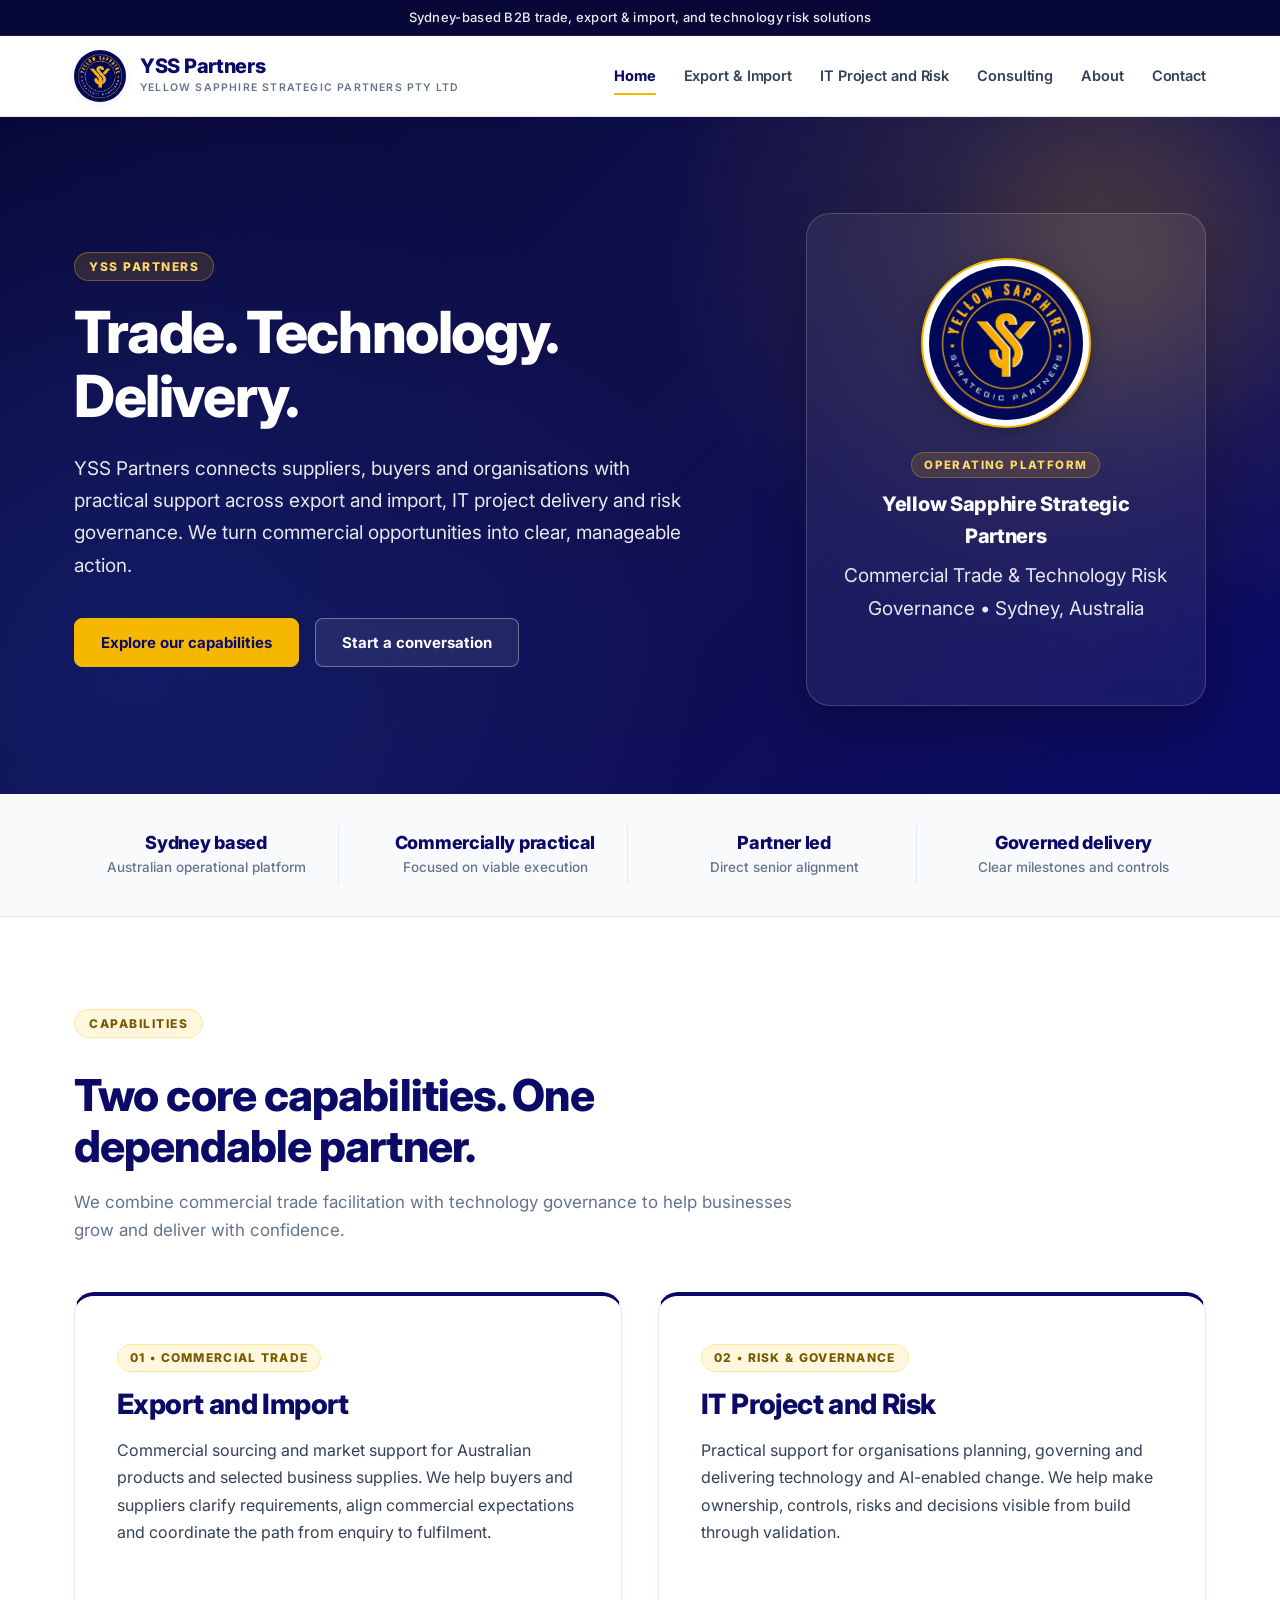
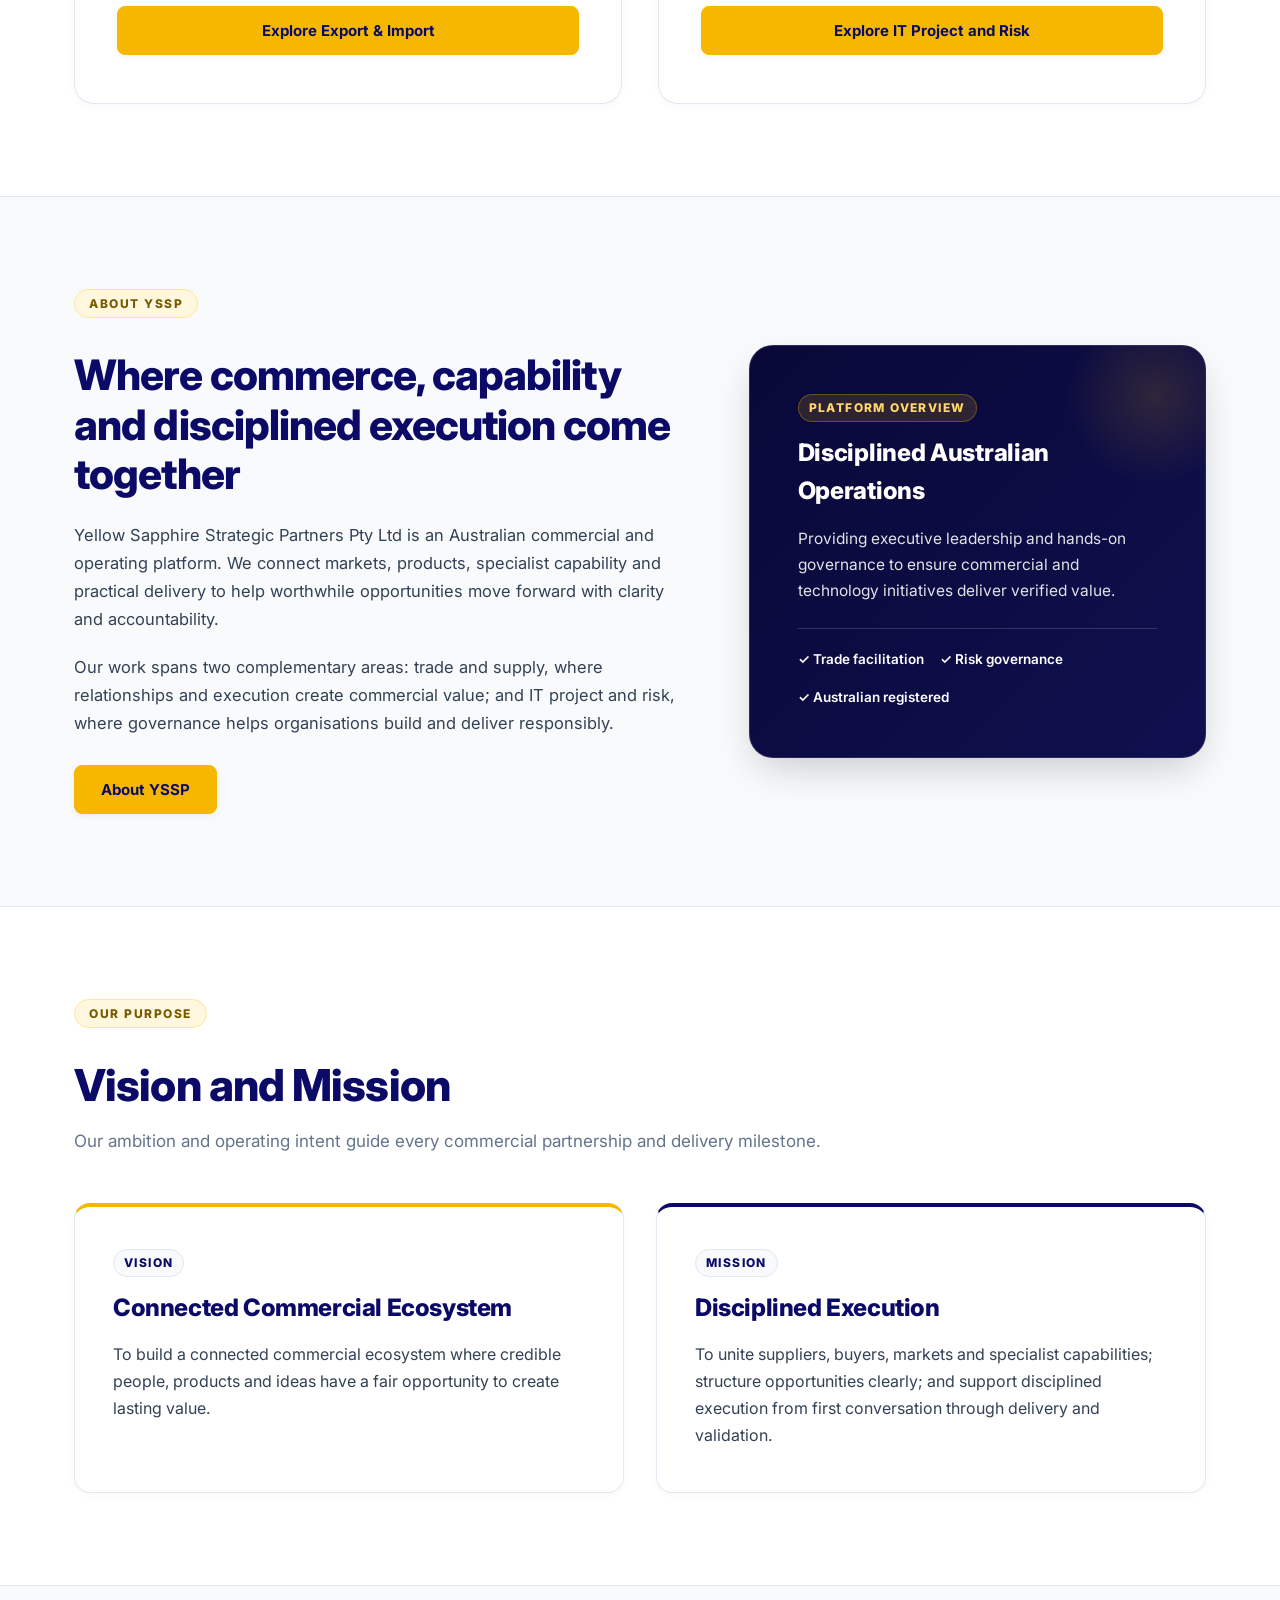
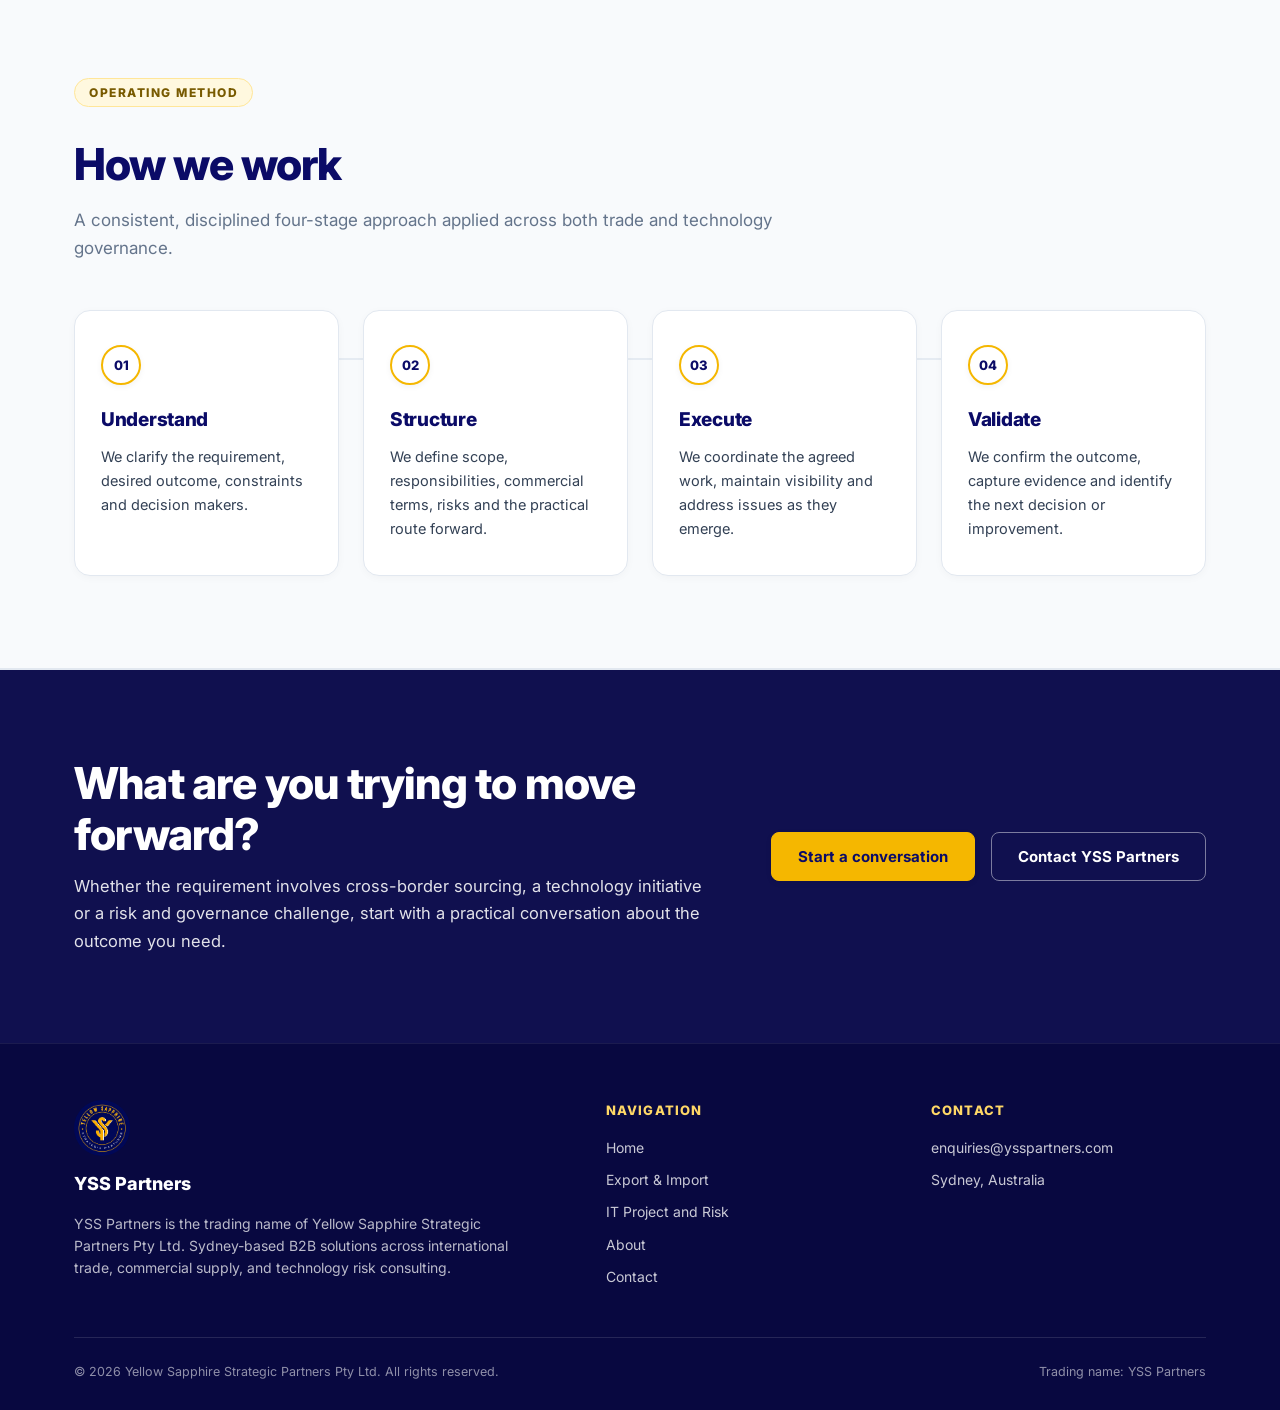
==== commit 9e4b4c27: "new" ====
--- a/index.html
+++ b/index.html
@@ -38,6 +38,7 @@
         <a href="index.html" class="active" aria-current="page">Home</a>
         <a href="export-import.html">Export &amp; Import</a>
         <a href="it-project-risk.html">IT Project and Risk</a>
+        <a href="consulting.html">Consulting</a>
         <a href="about.html">About</a>
         <a href="contact.html">Contact</a>
       </nav>
